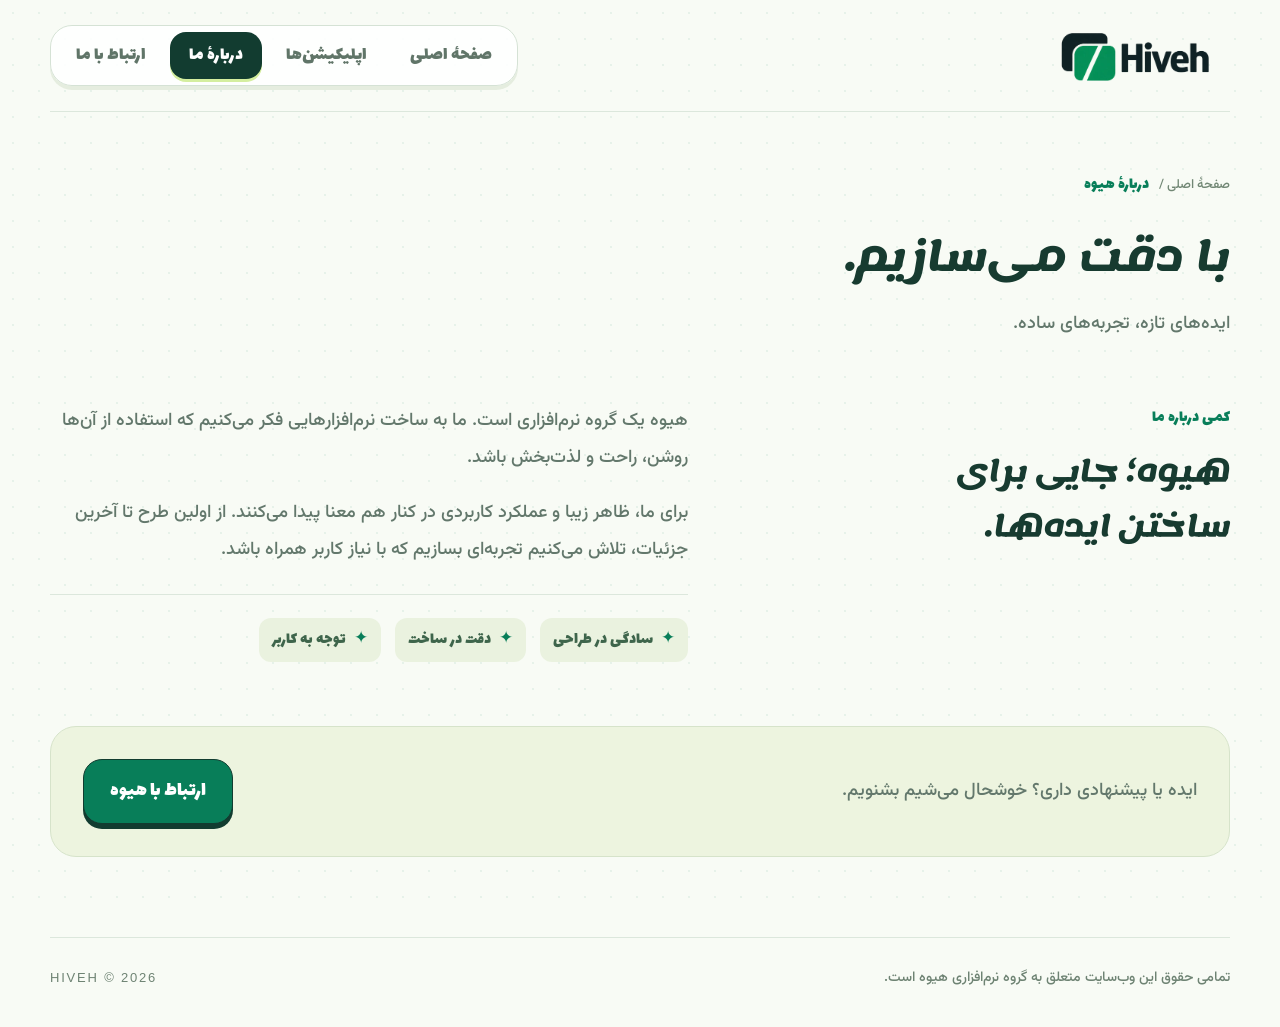
==== about.html @ d57720d8 "Redesign Hiveh with playful Persian typography and refined visuals" ====
<!doctype html><html lang="fa" dir="rtl"><head><meta charset="utf-8"><meta name="viewport" content="width=device-width,initial-scale=1"><meta name="theme-color" content="#087e59"><title>دربارهٔ ما | هیوه</title><meta name="description" content="با گروه نرم‌افزاری هیوه و نگاه ما به طراحی و توسعه آشنا شوید."><meta name="robots" content="index,follow"><link rel="canonical" href="https://hivehgroup.github.io/about.html"><link rel="icon" type="image/png" href="[data-uri]"><link rel="apple-touch-icon" href="[data-uri]"><meta property="og:title" content="دربارهٔ ما | هیوه"><meta property="og:description" content="با گروه نرم‌افزاری هیوه و نگاه ما به طراحی و توسعه آشنا شوید."><meta property="og:url" content="https://hivehgroup.github.io/about.html"><meta property="og:type" content="website"><link rel="stylesheet" href="styles.css?v=fantasy1"></head><body><a class="skip-link" href="#content">رفتن به محتوا</a><div class="wrap"><header><a class="brand" href="/" aria-label="هیوه، صفحه اصلی"><img class="brand-logo" src="[data-uri]" alt="هیوه — Hiveh" width="225" height="75"></a><nav aria-label="فهرست اصلی"><a href="/">صفحهٔ اصلی</a><a href="apps.html">اپلیکیشن‌ها</a><a href="about.html" aria-current="page">دربارهٔ ما</a><a class="nav-contact" href="contact.html">ارتباط با ما <span aria-hidden="true"></span></a></nav></header><main id="content"><div class="page-intro"><a class="back-link" href="/">صفحهٔ اصلی / </a><span class="section-label">دربارهٔ هیوه</span><h1>با دقت می‌سازیم.</h1><p>ایده‌های تازه، تجربه‌های ساده.</p></div><section class="about" id="about"><div><span class="section-label">کمی درباره ما</span><h2>هیوه؛ جایی برای<br>ساختن ایده‌ها.</h2></div><div><p>هیوه یک گروه نرم‌افزاری است. ما به ساخت نرم‌افزارهایی فکر می‌کنیم که استفاده از آن‌ها روشن، راحت و لذت‌بخش باشد.</p><p>برای ما، ظاهر زیبا و عملکرد کاربردی در کنار هم معنا پیدا می‌کنند. از اولین طرح تا آخرین جزئیات، تلاش می‌کنیم تجربه‌ای بسازیم که با نیاز کاربر همراه باشد.</p><div class="principles"><span><i>✦</i> سادگی در طراحی</span><span><i>✦</i> دقت در ساخت</span><span><i>✦</i> توجه به کاربر</span></div></div></section><div class="page-cta"><p>ایده یا پیشنهادی داری؟ خوشحال می‌شیم بشنویم.</p><a class="btn" href="contact.html">ارتباط با هیوه </a></div></main><footer><span>تمامی حقوق این وب‌سایت متعلق به گروه نرم‌افزاری هیوه است.</span><span class="english" lang="en">HIVEH © 2026</span></footer></div><script>if(location.pathname==='/'||location.pathname==='/index.html'){const old={'#apps':'apps.html','#about':'about.html','#contact':'contact.html'};if(old[location.hash])location.replace(old[location.hash]);}</script></body></html>
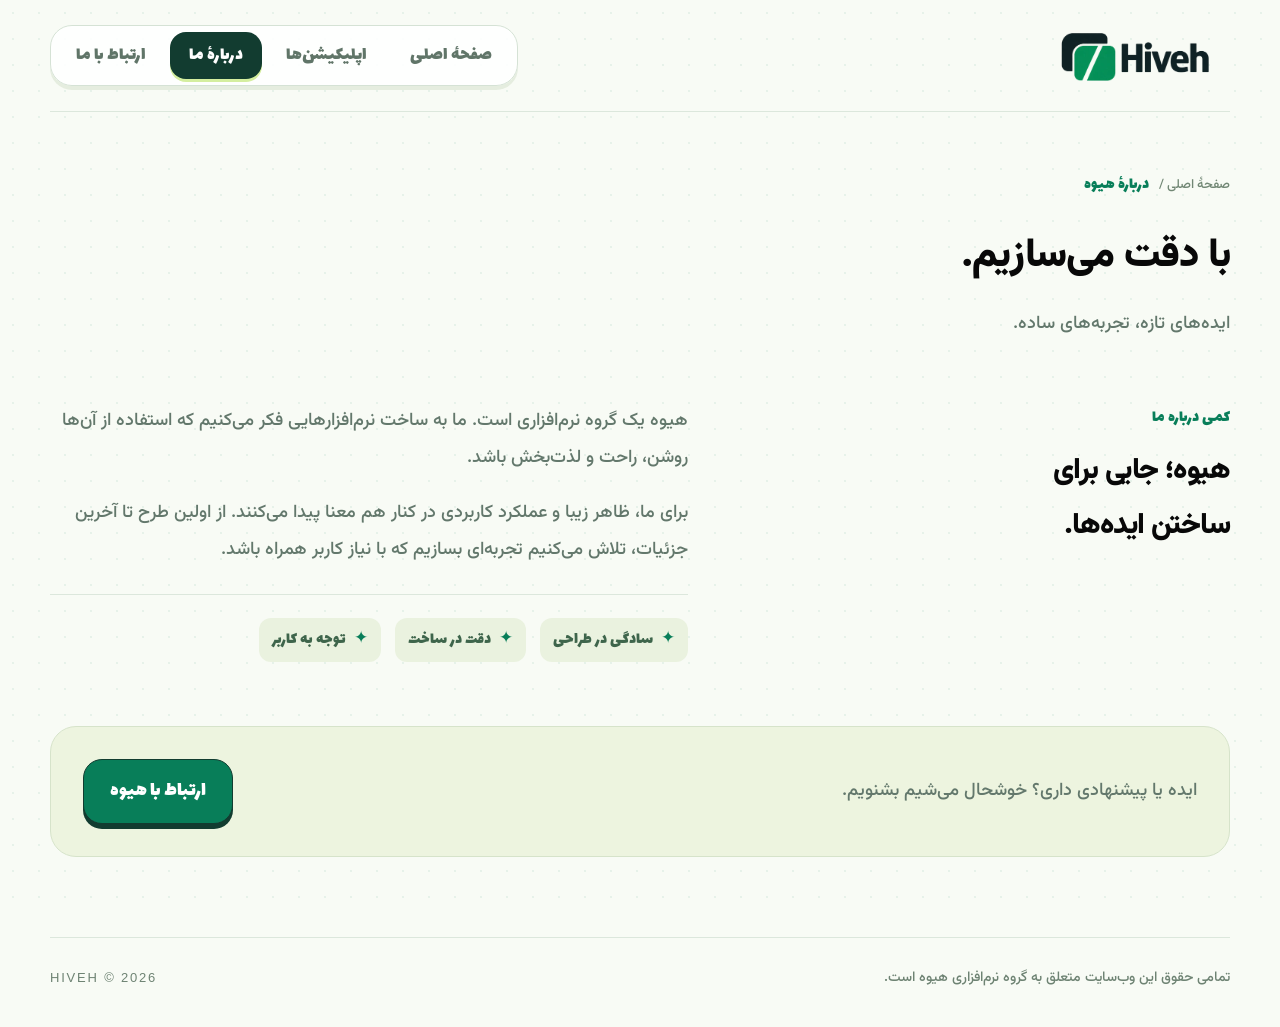
==== commit a85d6cd1: "Refine Persian headings with strong typography and deep black color" ====
--- a/about.html
+++ b/about.html
@@ -1,2 +1,2 @@
-<!doctype html><html lang="fa" dir="rtl"><head><meta charset="utf-8"><meta name="viewport" content="width=device-width,initial-scale=1"><meta name="theme-color" content="#087e59"><title>دربارهٔ ما | هیوه</title><meta name="description" content="با گروه نرم‌افزاری هیوه و نگاه ما به طراحی و توسعه آشنا شوید."><meta name="robots" content="index,follow"><link rel="canonical" href="https://hivehgroup.github.io/about.html"><link rel="icon" type="image/png" href="[data-uri]"><link rel="apple-touch-icon" href="[data-uri]"><meta property="og:title" content="دربارهٔ ما | هیوه"><meta property="og:description" content="با گروه نرم‌افزاری هیوه و نگاه ما به طراحی و توسعه آشنا شوید."><meta property="og:url" content="https://hivehgroup.github.io/about.html"><meta property="og:type" content="website"><link rel="stylesheet" href="styles.css?v=fantasy1"></head><body><a class="skip-link" href="#content">رفتن به محتوا</a><div class="wrap"><header><a class="brand" href="/" aria-label="هیوه، صفحه اصلی"><img class="brand-logo" src="[data-uri]" alt="هیوه — Hiveh" width="225" height="75"></a><nav aria-label="فهرست اصلی"><a href="/">صفحهٔ اصلی</a><a href="apps.html">اپلیکیشن‌ها</a><a href="about.html" aria-current="page">دربارهٔ ما</a><a class="nav-contact" href="contact.html">ارتباط با ما <span aria-hidden="true"></span></a></nav></header><main id="content"><div class="page-intro"><a class="back-link" href="/">صفحهٔ اصلی / </a><span class="section-label">دربارهٔ هیوه</span><h1>با دقت می‌سازیم.</h1><p>ایده‌های تازه، تجربه‌های ساده.</p></div><section class="about" id="about"><div><span class="section-label">کمی درباره ما</span><h2>هیوه؛ جایی برای<br>ساختن ایده‌ها.</h2></div><div><p>هیوه یک گروه نرم‌افزاری است. ما به ساخت نرم‌افزارهایی فکر می‌کنیم که استفاده از آن‌ها روشن، راحت و لذت‌بخش باشد.</p><p>برای ما، ظاهر زیبا و عملکرد کاربردی در کنار هم معنا پیدا می‌کنند. از اولین طرح تا آخرین جزئیات، تلاش می‌کنیم تجربه‌ای بسازیم که با نیاز کاربر همراه باشد.</p><div class="principles"><span><i>✦</i> سادگی در طراحی</span><span><i>✦</i> دقت در ساخت</span><span><i>✦</i> توجه به کاربر</span></div></div></section><div class="page-cta"><p>ایده یا پیشنهادی داری؟ خوشحال می‌شیم بشنویم.</p><a class="btn" href="contact.html">ارتباط با هیوه </a></div></main><footer><span>تمامی حقوق این وب‌سایت متعلق به گروه نرم‌افزاری هیوه است.</span><span class="english" lang="en">HIVEH © 2026</span></footer></div><script>if(location.pathname==='/'||location.pathname==='/index.html'){const old={'#apps':'apps.html','#about':'about.html','#contact':'contact.html'};if(old[location.hash])location.replace(old[location.hash]);}</script></body></html>
+<!doctype html><html lang="fa" dir="rtl"><head><meta charset="utf-8"><meta name="viewport" content="width=device-width,initial-scale=1"><meta name="theme-color" content="#087e59"><title>دربارهٔ ما | هیوه</title><meta name="description" content="با گروه نرم‌افزاری هیوه و نگاه ما به طراحی و توسعه آشنا شوید."><meta name="robots" content="index,follow"><link rel="canonical" href="https://hivehgroup.github.io/about.html"><link rel="icon" type="image/png" href="[data-uri]"><link rel="apple-touch-icon" href="[data-uri]"><meta property="og:title" content="دربارهٔ ما | هیوه"><meta property="og:description" content="با گروه نرم‌افزاری هیوه و نگاه ما به طراحی و توسعه آشنا شوید."><meta property="og:url" content="https://hivehgroup.github.io/about.html"><meta property="og:type" content="website"><link rel="stylesheet" href="styles.css?v=display2"></head><body><a class="skip-link" href="#content">رفتن به محتوا</a><div class="wrap"><header><a class="brand" href="/" aria-label="هیوه، صفحه اصلی"><img class="brand-logo" src="[data-uri]" alt="هیوه — Hiveh" width="225" height="75"></a><nav aria-label="فهرست اصلی"><a href="/">صفحهٔ اصلی</a><a href="apps.html">اپلیکیشن‌ها</a><a href="about.html" aria-current="page">دربارهٔ ما</a><a class="nav-contact" href="contact.html">ارتباط با ما <span aria-hidden="true"></span></a></nav></header><main id="content"><div class="page-intro"><a class="back-link" href="/">صفحهٔ اصلی / </a><span class="section-label">دربارهٔ هیوه</span><h1>با دقت می‌سازیم.</h1><p>ایده‌های تازه، تجربه‌های ساده.</p></div><section class="about" id="about"><div><span class="section-label">کمی درباره ما</span><h2>هیوه؛ جایی برای<br>ساختن ایده‌ها.</h2></div><div><p>هیوه یک گروه نرم‌افزاری است. ما به ساخت نرم‌افزارهایی فکر می‌کنیم که استفاده از آن‌ها روشن، راحت و لذت‌بخش باشد.</p><p>برای ما، ظاهر زیبا و عملکرد کاربردی در کنار هم معنا پیدا می‌کنند. از اولین طرح تا آخرین جزئیات، تلاش می‌کنیم تجربه‌ای بسازیم که با نیاز کاربر همراه باشد.</p><div class="principles"><span><i>✦</i> سادگی در طراحی</span><span><i>✦</i> دقت در ساخت</span><span><i>✦</i> توجه به کاربر</span></div></div></section><div class="page-cta"><p>ایده یا پیشنهادی داری؟ خوشحال می‌شیم بشنویم.</p><a class="btn" href="contact.html">ارتباط با هیوه </a></div></main><footer><span>تمامی حقوق این وب‌سایت متعلق به گروه نرم‌افزاری هیوه است.</span><span class="english" lang="en">HIVEH © 2026</span></footer></div><script>if(location.pathname==='/'||location.pathname==='/index.html'){const old={'#apps':'apps.html','#about':'about.html','#contact':'contact.html'};if(old[location.hash])location.replace(old[location.hash]);}</script></body></html>
 
--- a/styles.css
+++ b/styles.css
@@ -19,8 +19,14 @@
   font-display: swap;
   src: url([data-uri]) format('woff');
 }
-@font-face{font-family:HivehFantasy;font-style:normal;font-weight:700;font-display:swap;src:url([data-uri]) format('woff')}
-:root{--green:#087e59;--dark:#123c30;--ink:#173b30;--muted:#63786c;--line:#dce7dc;--lime:#d4ee9f;--lavender:#e7dffc;--paper:#f8fbf5;--display:HivehFantasy,Lalezar,Vazirmatn,Tahoma,sans-serif;--label:Lalezar,Vazirmatn,Tahoma,sans-serif}
+@font-face {
+  font-family: 'HivehDisplay';
+  font-style: normal;
+  font-weight: 700;
+  font-display: swap;
+  src: url([data-uri]) format('woff');
+}
+:root{--green:#087e59;--dark:#123c30;--ink:#173b30;--muted:#63786c;--line:#dce7dc;--lime:#d4ee9f;--lavender:#e7dffc;--paper:#f8fbf5;--display:HivehDisplay,Vazirmatn,Tahoma,sans-serif;--label:Lalezar,Vazirmatn,Tahoma,sans-serif}
 *{box-sizing:border-box}html{scroll-behavior:smooth;scroll-padding-top:24px}body{margin:0;background:var(--paper);color:var(--ink);font:400 16px/1.9 Vazirmatn,Tahoma,sans-serif;overflow-x:clip}body:before{content:"";position:fixed;z-index:-1;inset:0;background-image:radial-gradient(#087e5912 .8px,transparent .8px);background-size:26px 26px;pointer-events:none}a{color:inherit;text-decoration:none}button{font:inherit}.wrap{width:min(1180px,calc(100% - 64px));margin:auto}.skip-link{position:absolute;top:-120px;right:24px;z-index:20;padding:10px 20px;border-radius:12px;background:var(--dark);color:white}.skip-link:focus{top:12px}a:focus-visible{outline:3px solid #75b575;outline-offset:5px}header{min-height:112px;display:flex;justify-content:space-between;align-items:center;gap:28px;border-bottom:1px solid var(--line)}.brand{display:block;flex-shrink:0}.brand-logo{display:block;width:190px;height:auto}.brand svg{height:auto}header nav{display:flex;gap:5px;padding:6px;border:1px solid #d5e2d5;border-radius:22px;background:#ffffffdf;box-shadow:0 4px 0 #e5eddf}header nav a,header nav .nav-contact{display:inline-flex;justify-content:center;align-items:center;min-height:46px;padding:8px 19px;border:0;border-radius:16px;font:400 19px/1.6 var(--label);color:#607568;white-space:nowrap;transition:background .2s,color .2s,transform .2s}header nav a:hover{background:#edf4e5;color:var(--green);transform:translateY(-2px)}header nav a[aria-current=page]{background:var(--dark);color:#fff;box-shadow:0 3px 0 #d4ee9f}header nav a>span{display:none}main{min-height:62vh}.hero{display:grid;grid-template-columns:1.12fr 1fr;align-items:center;gap:48px;padding:80px 0 86px;min-height:640px}.eyebrow,.section-label,.app-category{font:400 17px/1.6 var(--label);color:var(--green);letter-spacing:0}.eyebrow{display:inline-flex;align-items:center;padding:7px 15px;border:1px solid #d6e7ca;border-radius:100px;background:#eaf3de}.dot{display:none}h1,h2,h3{font-family:var(--display);font-weight:700;letter-spacing:-.8px}h1{font-size:52px;line-height:1.95;margin:23px 0 20px}h1 span{color:var(--green);background:linear-gradient(transparent 77%,var(--lime) 77%,var(--lime) 94%,transparent 94%);box-decoration-break:clone;-webkit-box-decoration-break:clone}h2{font-size:30px;line-height:1.9;margin:10px 0 16px}h3{font-size:23px;line-height:1.9;margin:0 0 12px}.lead,.about p,.app-description,.apps-heading p,.summary-card p,.page-intro p,.page-cta p{font:400 18px/2.05 Vazirmatn,Tahoma,sans-serif;color:var(--muted)}.lead{max-width:510px;margin:0}.actions{display:flex;align-items:center;gap:25px;flex-wrap:wrap;margin-top:28px}.btn,.app-download{display:inline-flex;align-items:center;justify-content:center;gap:0;font:400 21px/1.65 var(--label);padding:14px 26px;border:1px solid var(--dark);border-radius:19px;background:var(--green);color:white;box-shadow:0 5px 0 var(--dark);transition:transform .2s,box-shadow .2s,background .2s}.btn:hover,.app-download:hover{transform:translateY(-3px);box-shadow:0 8px 0 var(--dark);background:#076d4e}.btn:active,.app-download:active{transform:translateY(3px);box-shadow:0 2px 0 var(--dark)}.btn svg,.btn>span,.app-download>span,.detail-link>span,.text-link svg{display:none}.text-link{font:400 18px/1.8 var(--label);padding:7px 0;border-bottom:1px dashed #92aa95;color:var(--green)}.visual{position:relative;display:grid;place-items:center;min-height:415px;direction:ltr;isolation:isolate}.orb{position:absolute;width:370px;height:370px;border-radius:43% 57% 62% 38% / 46% 38% 62% 54%;background:var(--lavender);transform:rotate(-16deg);z-index:-1}.orb:after{content:"";position:absolute;inset:-23px;border:1px dashed #9ab994;border-radius:46% 54% 38% 62% / 41% 58% 42% 59%;transform:rotate(30deg)}.visual:before{content:"✦";position:absolute;top:12px;right:10px;color:var(--green);font:58px/1 Georgia,serif;transform:rotate(12deg)}.visual:after{content:"";position:absolute;width:49px;height:49px;bottom:8px;left:20px;background:var(--lime);border:1px solid #bdd78e;border-radius:50%;box-shadow:6px 5px 0 #e5eddd;z-index:-1}.window{width:370px;max-width:91%;position:relative;background:white;border:1px solid #cbdccc;border-radius:26px;padding:22px;box-shadow:9px 13px 0 #cfe0bb66,0 24px 45px #123c3010;transform:rotate(-5deg);transition:transform .3s}.visual:hover .window{transform:rotate(-2deg) translateY(-4px)}.bar{display:flex;align-items:center;justify-content:space-between;gap:10px;border-bottom:1px solid #e4ece0;padding-bottom:16px;font:11px/1.8 monospace;color:#7f9484}.lights{display:flex;gap:5px}.lights i{width:7px;height:7px;border-radius:50%;background:#dbe8cf}.lights i:first-child{background:#cdbfec}.graphic{height:205px;display:grid;place-items:center;padding:10px 0}.hero-logo{display:block;width:100%;height:auto}.window-bottom{display:flex;align-items:center;gap:10px;padding-top:16px;border-top:1px solid #e4ece0;font:11px/1.8 monospace;color:#7d9281}.line{height:5px;width:85px;border-radius:100px;background:#e4ecd9}.window-bottom>span:first-child{display:none}.float{position:absolute;bottom:9px;right:0;background:var(--dark);color:white;border-radius:14px;padding:12px 17px;font:12px/1.8 monospace;transform:rotate(5deg);box-shadow:0 5px 0 #d4ee9f}.tag{position:absolute;top:6px;left:-8px;direction:rtl;background:#f9e8d6;border:1px solid #e7d3bc;border-radius:14px;padding:11px 15px;font:400 16px/1.7 var(--label);transform:rotate(4deg);z-index:2}.english{font-family:Arial,sans-serif;letter-spacing:1.8px}
 .page-intro{padding:58px 0 28px;max-width:900px}.page-intro h1{font-size:40px;line-height:1.9;margin:18px 0 12px}.page-intro p{margin:0}.back-link{font-size:13px;color:#718774;margin-left:7px}.section-label{display:inline-block}.summary-grid{display:grid;grid-template-columns:1fr 1fr;gap:25px;margin:15px 0 80px}.summary-card{background:#fff;border:1px solid #d5e2cf;border-radius:28px;padding:32px;box-shadow:0 6px 0 #e3ecd9;transition:transform .25s,box-shadow .25s}.summary-card:hover{transform:translateY(-5px);box-shadow:0 11px 0 #e3ecd9}.summary-card:nth-child(2){background:#f3f0fc;border-color:#ded5ec;box-shadow:0 6px 0 #e6dff2}.app-identity{display:flex;align-items:center;gap:20px}.app-icon{display:block;width:88px;height:88px;object-fit:contain;border-radius:24px;background:white;border:1px solid #e4e9de;box-shadow:0 4px 0 #eaf0e4;flex-shrink:0}.summary-card h3,.app-info h3{font:700 25px/1.9 var(--display);margin:4px 0 0}.summary-card p{margin:25px 0 23px}.summary-bottom{display:flex;align-items:center;justify-content:space-between;gap:16px;border-top:1px solid #dae5d6;padding-top:20px}.detail-link{font:400 21px/1.8 var(--label);color:var(--green);border-bottom:1px dashed transparent}.detail-link:hover{border-color:var(--green)}.mini-status{display:inline-flex;align-items:center;padding:5px 14px;border:1px solid #c8dcbb;border-radius:100px;background:#eaf2df;color:#3d684b;font-size:13px}.app-card{display:grid;grid-template-columns:1fr 1.1fr;align-items:center;gap:42px;padding:38px;margin:14px 0 28px;border:1px solid #d5e2cf;border-radius:30px;background:#fff;box-shadow:0 7px 0 #e3ecd9}.daroo-card{background:#f2f0fa;border-color:#ddd5ea;box-shadow:0 7px 0 #e6dff2}.app-english{display:block;margin-top:6px;font:12px/1.6 Arial,sans-serif;letter-spacing:1.2px;color:var(--muted)}.app-description{margin:25px 0 18px}.app-features{padding:0;list-style:none;margin:0 0 27px;font-size:15px;line-height:2.3}.app-features li{padding-right:20px;position:relative}.app-features li:before{content:"";position:absolute;right:0;top:14px;width:7px;height:7px;background:var(--green);border-radius:2px;transform:rotate(45deg)}.app-platform{font-size:13px;color:var(--muted);display:inline-block;margin-right:14px}.app-coming{display:inline-block;padding:12px 21px;border:1px dashed #b7cba8;border-radius:18px;background:#edf3e4;font:400 21px/1.8 var(--label);color:#45664d}.app-gallery{display:flex;align-items:center;justify-content:center;gap:12px;direction:rtl;padding:12px 0}.app-gallery>a,.app-screen{display:block;flex:1;min-width:0;max-width:150px;overflow:hidden;border:1px solid #d6dfd3;border-radius:18px;background:white;box-shadow:0 10px 22px #173b3010;transition:transform .25s}.app-gallery>a:hover{transform:translateY(-6px)}.app-gallery img{display:block;width:100%;height:auto}.back-apps{display:inline-block;font:400 19px/1.8 var(--label);color:var(--green);margin:18px 0 65px}.about{display:grid;grid-template-columns:1fr 1.35fr;gap:70px;padding:32px 0 64px}.about h2{font-size:29px}.about p{margin:0 0 18px}.principles{display:flex;gap:14px;flex-wrap:wrap;border-top:1px solid var(--line);padding-top:23px;margin-top:25px}.principles span{font:400 17px/1.8 var(--label);color:#3e654b;background:#eaf2df;padding:7px 13px;border-radius:12px}.principles i{font-style:normal;color:var(--green);margin-left:5px}.page-cta{display:flex;align-items:center;justify-content:space-between;gap:30px;padding:32px;border-radius:26px;border:1px solid #d6e3ca;background:#edf4df;margin-bottom:80px}.page-cta p{margin:0;max-width:650px}.contact{display:flex;align-items:center;justify-content:space-between;gap:30px;background:var(--dark);color:white;border-radius:28px;padding:46px 38px;margin:22px 0 90px;box-shadow:0 8px 0 var(--lime)}.contact h2{font-size:25px;margin:0 0 14px}.contact p{font:400 17px/1.9 Vazirmatn,Tahoma,sans-serif;color:#d0e5d5;margin:0}.contact-links{display:flex;flex-wrap:wrap;gap:12px}.contact-links a{display:inline-flex;align-items:center;justify-content:center;gap:10px;border:1px solid #748f78;border-radius:16px;padding:12px 21px;font:400 21px/1.7 var(--label);background:#ffffff08;transition:background .2s,transform .2s}.contact-links a:hover{background:var(--lime);color:var(--dark);transform:translateY(-3px)}.contact-links svg{display:none}footer{display:flex;align-items:center;justify-content:space-between;gap:25px;padding:27px 0 35px;border-top:1px solid var(--line);color:#6e8373;font-size:13px}footer>span:first-child{font:400 14px/1.9 Vazirmatn,Tahoma,sans-serif}
 body .services{padding:20px 0 76px;scroll-margin-top:24px}body .services-header{max-width:770px;margin-bottom:30px}body .services-header h2{font:700 30px/1.9 var(--display);margin:12px 0}body .services-header p,body .service-card p,body .collaborate p{font:400 18px/2 Vazirmatn,Tahoma,sans-serif;color:var(--muted);margin:0}.services-grid{display:grid;grid-template-columns:repeat(3,minmax(0,1fr));gap:22px}body .service-card{position:relative;padding:30px;border:1px solid #d5e2cf;border-radius:27px;background:#fff;box-shadow:0 6px 0 #e3ecd9;transition:transform .25s}body .service-card:nth-child(2){background:#f0ebfc;border-color:#dfd5ee;box-shadow:0 6px 0 #e3d9f1}body .service-card:nth-child(3){background:#f4f8e9}body .service-card:hover{transform:translateY(-5px)}body .service-icon{display:grid;place-items:center;width:58px;height:58px;margin-bottom:23px;border-radius:18px;transform:rotate(-5deg);background:#e5f0d7;color:var(--green);border:1px solid #d4e4c3}body .service-card:nth-child(2) .service-icon{background:white;border-color:#ded3ec;transform:rotate(5deg)}.service-icon svg{display:block;width:29px;height:29px;fill:none;stroke:currentColor;stroke-width:1.7;stroke-linecap:round;stroke-linejoin:round}body .service-card h3{font:700 22px/1.9 var(--displa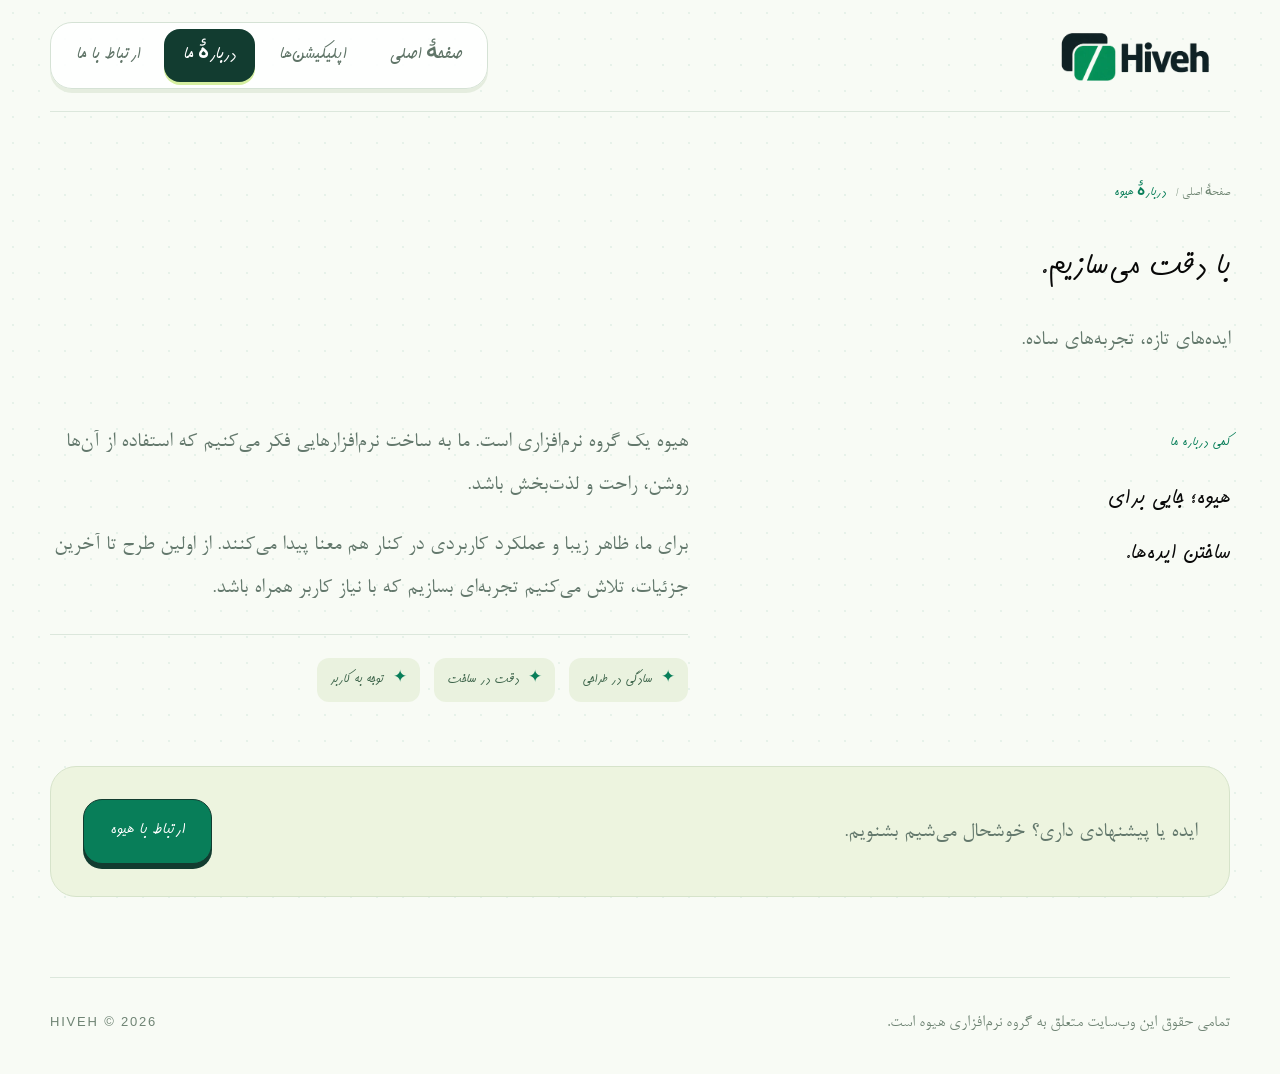
==== commit 9c1c9867: "Use B Kamran for headings and B Nazanin for Persian reading text" ====
--- a/about.html
+++ b/about.html
@@ -1,2 +1,2 @@
-<!doctype html><html lang="fa" dir="rtl"><head><meta charset="utf-8"><meta name="viewport" content="width=device-width,initial-scale=1"><meta name="theme-color" content="#087e59"><title>دربارهٔ ما | هیوه</title><meta name="description" content="با گروه نرم‌افزاری هیوه و نگاه ما به طراحی و توسعه آشنا شوید."><meta name="robots" content="index,follow"><link rel="canonical" href="https://hivehgroup.github.io/about.html"><link rel="icon" type="image/png" href="[data-uri]"><link rel="apple-touch-icon" href="[data-uri]"><meta property="og:title" content="دربارهٔ ما | هیوه"><meta property="og:description" content="با گروه نرم‌افزاری هیوه و نگاه ما به طراحی و توسعه آشنا شوید."><meta property="og:url" content="https://hivehgroup.github.io/about.html"><meta property="og:type" content="website"><link rel="stylesheet" href="styles.css?v=display2"></head><body><a class="skip-link" href="#content">رفتن به محتوا</a><div class="wrap"><header><a class="brand" href="/" aria-label="هیوه، صفحه اصلی"><img class="brand-logo" src="[data-uri]" alt="هیوه — Hiveh" width="225" height="75"></a><nav aria-label="فهرست اصلی"><a href="/">صفحهٔ اصلی</a><a href="apps.html">اپلیکیشن‌ها</a><a href="about.html" aria-current="page">دربارهٔ ما</a><a class="nav-contact" href="contact.html">ارتباط با ما <span aria-hidden="true"></span></a></nav></header><main id="content"><div class="page-intro"><a class="back-link" href="/">صفحهٔ اصلی / </a><span class="section-label">دربارهٔ هیوه</span><h1>با دقت می‌سازیم.</h1><p>ایده‌های تازه، تجربه‌های ساده.</p></div><section class="about" id="about"><div><span class="section-label">کمی درباره ما</span><h2>هیوه؛ جایی برای<br>ساختن ایده‌ها.</h2></div><div><p>هیوه یک گروه نرم‌افزاری است. ما به ساخت نرم‌افزارهایی فکر می‌کنیم که استفاده از آن‌ها روشن، راحت و لذت‌بخش باشد.</p><p>برای ما، ظاهر زیبا و عملکرد کاربردی در کنار هم معنا پیدا می‌کنند. از اولین طرح تا آخرین جزئیات، تلاش می‌کنیم تجربه‌ای بسازیم که با نیاز کاربر همراه باشد.</p><div class="principles"><span><i>✦</i> سادگی در طراحی</span><span><i>✦</i> دقت در ساخت</span><span><i>✦</i> توجه به کاربر</span></div></div></section><div class="page-cta"><p>ایده یا پیشنهادی داری؟ خوشحال می‌شیم بشنویم.</p><a class="btn" href="contact.html">ارتباط با هیوه </a></div></main><footer><span>تمامی حقوق این وب‌سایت متعلق به گروه نرم‌افزاری هیوه است.</span><span class="english" lang="en">HIVEH © 2026</span></footer></div><script>if(location.pathname==='/'||location.pathname==='/index.html'){const old={'#apps':'apps.html','#about':'about.html','#contact':'contact.html'};if(old[location.hash])location.replace(old[location.hash]);}</script></body></html>
+<!doctype html><html lang="fa" dir="rtl"><head><meta charset="utf-8"><meta name="viewport" content="width=device-width,initial-scale=1"><meta name="theme-color" content="#087e59"><title>دربارهٔ ما | هیوه</title><meta name="description" content="با گروه نرم‌افزاری هیوه و نگاه ما به طراحی و توسعه آشنا شوید."><meta name="robots" content="index,follow"><link rel="canonical" href="https://hivehgroup.github.io/about.html"><link rel="icon" type="image/png" href="[data-uri]"><link rel="apple-touch-icon" href="[data-uri]"><meta property="og:title" content="دربارهٔ ما | هیوه"><meta property="og:description" content="با گروه نرم‌افزاری هیوه و نگاه ما به طراحی و توسعه آشنا شوید."><meta property="og:url" content="https://hivehgroup.github.io/about.html"><meta property="og:type" content="website"><link rel="stylesheet" href="styles.css?v=kamran3"></head><body><a class="skip-link" href="#content">رفتن به محتوا</a><div class="wrap"><header><a class="brand" href="/" aria-label="هیوه، صفحه اصلی"><img class="brand-logo" src="[data-uri]" alt="هیوه — Hiveh" width="225" height="75"></a><nav aria-label="فهرست اصلی"><a href="/">صفحهٔ اصلی</a><a href="apps.html">اپلیکیشن‌ها</a><a href="about.html" aria-current="page">دربارهٔ ما</a><a class="nav-contact" href="contact.html">ارتباط با ما <span aria-hidden="true"></span></a></nav></header><main id="content"><div class="page-intro"><a class="back-link" href="/">صفحهٔ اصلی / </a><span class="section-label">دربارهٔ هیوه</span><h1>با دقت می‌سازیم.</h1><p>ایده‌های تازه، تجربه‌های ساده.</p></div><section class="about" id="about"><div><span class="section-label">کمی درباره ما</span><h2>هیوه؛ جایی برای<br>ساختن ایده‌ها.</h2></div><div><p>هیوه یک گروه نرم‌افزاری است. ما به ساخت نرم‌افزارهایی فکر می‌کنیم که استفاده از آن‌ها روشن، راحت و لذت‌بخش باشد.</p><p>برای ما، ظاهر زیبا و عملکرد کاربردی در کنار هم معنا پیدا می‌کنند. از اولین طرح تا آخرین جزئیات، تلاش می‌کنیم تجربه‌ای بسازیم که با نیاز کاربر همراه باشد.</p><div class="principles"><span><i>✦</i> سادگی در طراحی</span><span><i>✦</i> دقت در ساخت</span><span><i>✦</i> توجه به کاربر</span></div></div></section><div class="page-cta"><p>ایده یا پیشنهادی داری؟ خوشحال می‌شیم بشنویم.</p><a class="btn" href="contact.html">ارتباط با هیوه </a></div></main><footer><span>تمامی حقوق این وب‌سایت متعلق به گروه نرم‌افزاری هیوه است.</span><span class="english" lang="en">HIVEH © 2026</span></footer></div><script>if(location.pathname==='/'||location.pathname==='/index.html'){const old={'#apps':'apps.html','#about':'about.html','#contact':'contact.html'};if(old[location.hash])location.replace(old[location.hash]);}</script></body></html>
 
--- a/styles.css
+++ b/styles.css
@@ -37,3 +37,17 @@
 
 /* Strong Persian display typography */
 h1,h2,h3{color:#080808;letter-spacing:-.6px}h1 span{color:#080808}.contact h2,body .collaborate h2{color:#fff}
+
+@font-face{font-family:HivehKamran;font-style:normal;font-weight:700;font-display:swap;src:url([data-uri]) format('woff')}
+@font-face{font-family:HivehNazanin;font-style:normal;font-weight:400;font-display:swap;src:url([data-uri]) format('woff')}
+/* Persian Kamran headings and Nazanin reading text */
+:root{--display:HivehKamran,Vazirmatn,Tahoma,sans-serif;--label:HivehKamran,Vazirmatn,Tahoma,sans-serif}
+body{font-family:HivehNazanin,Vazirmatn,Tahoma,sans-serif;font-size:22px}
+h1,h2,h3{letter-spacing:0}h1{font-size:64px;line-height:1.65}
+.lead,.about p,.app-description,.apps-heading p,.summary-card p,.page-intro p,.page-cta p,body .services-header p,body .service-card p,body .collaborate p,.contact p{font-family:HivehNazanin,Vazirmatn,Tahoma,sans-serif;font-size:23px;line-height:1.85}
+header nav a,header nav .nav-contact{font-family:HivehKamran,Vazirmatn,Tahoma,sans-serif;font-weight:700;font-size:23px}
+.btn,.app-download,.text-link,.detail-link,.eyebrow,.section-label,.app-category,.contact-links a{font-family:HivehKamran,Vazirmatn,Tahoma,sans-serif;font-weight:700}
+.app-features{font-size:21px}.mini-status{font-size:18px}footer>span:first-child{font-family:HivehNazanin,Vazirmatn,Tahoma,sans-serif;font-size:18px}
+@media(max-width:1000px){h1{font-size:55px}}
+@media(max-width:740px){h1{font-size:47px}header nav a,header nav .nav-contact{font-size:20px}.lead,.about p,.app-description,.summary-card p,.page-intro p,.page-cta p,body .services-header p,body .service-card p,body .collaborate p,.contact p{font-size:22px}.app-features{font-size:20px}.mini-status{font-size:17px}footer>span:first-child{font-size:16px}}
+@media(max-width:360px){h1{font-size:42px}header nav a,header nav .nav-contact{font-size:18px}}
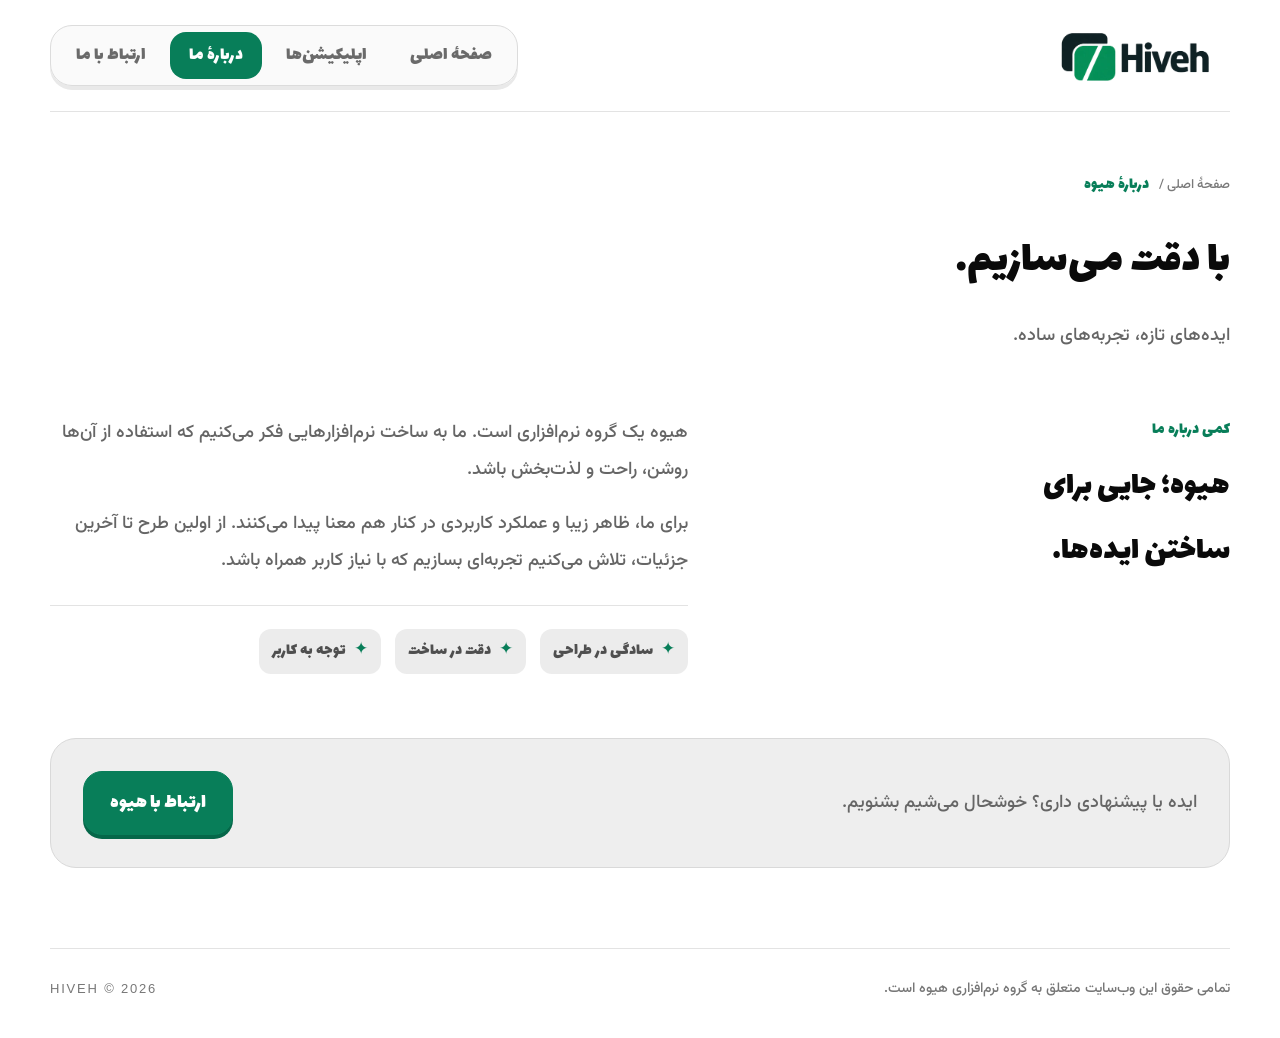
==== commit e0f6bac7: "Simplify Hiveh palette and add bold playful Lalezar headings" ====
--- a/about.html
+++ b/about.html
@@ -1,2 +1,2 @@
-<!doctype html><html lang="fa" dir="rtl"><head><meta charset="utf-8"><meta name="viewport" content="width=device-width,initial-scale=1"><meta name="theme-color" content="#087e59"><title>دربارهٔ ما | هیوه</title><meta name="description" content="با گروه نرم‌افزاری هیوه و نگاه ما به طراحی و توسعه آشنا شوید."><meta name="robots" content="index,follow"><link rel="canonical" href="https://hivehgroup.github.io/about.html"><link rel="icon" type="image/png" href="[data-uri]"><link rel="apple-touch-icon" href="[data-uri]"><meta property="og:title" content="دربارهٔ ما | هیوه"><meta property="og:description" content="با گروه نرم‌افزاری هیوه و نگاه ما به طراحی و توسعه آشنا شوید."><meta property="og:url" content="https://hivehgroup.github.io/about.html"><meta property="og:type" content="website"><link rel="stylesheet" href="styles.css?v=kamran3"></head><body><a class="skip-link" href="#content">رفتن به محتوا</a><div class="wrap"><header><a class="brand" href="/" aria-label="هیوه، صفحه اصلی"><img class="brand-logo" src="[data-uri]" alt="هیوه — Hiveh" width="225" height="75"></a><nav aria-label="فهرست اصلی"><a href="/">صفحهٔ اصلی</a><a href="apps.html">اپلیکیشن‌ها</a><a href="about.html" aria-current="page">دربارهٔ ما</a><a class="nav-contact" href="contact.html">ارتباط با ما <span aria-hidden="true"></span></a></nav></header><main id="content"><div class="page-intro"><a class="back-link" href="/">صفحهٔ اصلی / </a><span class="section-label">دربارهٔ هیوه</span><h1>با دقت می‌سازیم.</h1><p>ایده‌های تازه، تجربه‌های ساده.</p></div><section class="about" id="about"><div><span class="section-label">کمی درباره ما</span><h2>هیوه؛ جایی برای<br>ساختن ایده‌ها.</h2></div><div><p>هیوه یک گروه نرم‌افزاری است. ما به ساخت نرم‌افزارهایی فکر می‌کنیم که استفاده از آن‌ها روشن، راحت و لذت‌بخش باشد.</p><p>برای ما، ظاهر زیبا و عملکرد کاربردی در کنار هم معنا پیدا می‌کنند. از اولین طرح تا آخرین جزئیات، تلاش می‌کنیم تجربه‌ای بسازیم که با نیاز کاربر همراه باشد.</p><div class="principles"><span><i>✦</i> سادگی در طراحی</span><span><i>✦</i> دقت در ساخت</span><span><i>✦</i> توجه به کاربر</span></div></div></section><div class="page-cta"><p>ایده یا پیشنهادی داری؟ خوشحال می‌شیم بشنویم.</p><a class="btn" href="contact.html">ارتباط با هیوه </a></div></main><footer><span>تمامی حقوق این وب‌سایت متعلق به گروه نرم‌افزاری هیوه است.</span><span class="english" lang="en">HIVEH © 2026</span></footer></div><script>if(location.pathname==='/'||location.pathname==='/index.html'){const old={'#apps':'apps.html','#about':'about.html','#contact':'contact.html'};if(old[location.hash])location.replace(old[location.hash]);}</script></body></html>
+<!doctype html><html lang="fa" dir="rtl"><head><meta charset="utf-8"><meta name="viewport" content="width=device-width,initial-scale=1"><meta name="theme-color" content="#087e59"><title>دربارهٔ ما | هیوه</title><meta name="description" content="با گروه نرم‌افزاری هیوه و نگاه ما به طراحی و توسعه آشنا شوید."><meta name="robots" content="index,follow"><link rel="canonical" href="https://hivehgroup.github.io/about.html"><link rel="icon" type="image/png" href="[data-uri]"><link rel="apple-touch-icon" href="[data-uri]"><meta property="og:title" content="دربارهٔ ما | هیوه"><meta property="og:description" content="با گروه نرم‌افزاری هیوه و نگاه ما به طراحی و توسعه آشنا شوید."><meta property="og:url" content="https://hivehgroup.github.io/about.html"><meta property="og:type" content="website"><link rel="stylesheet" href="styles.css?v=clean4"></head><body><a class="skip-link" href="#content">رفتن به محتوا</a><div class="wrap"><header><a class="brand" href="/" aria-label="هیوه، صفحه اصلی"><img class="brand-logo" src="[data-uri]" alt="هیوه — Hiveh" width="225" height="75"></a><nav aria-label="فهرست اصلی"><a href="/">صفحهٔ اصلی</a><a href="apps.html">اپلیکیشن‌ها</a><a href="about.html" aria-current="page">دربارهٔ ما</a><a class="nav-contact" href="contact.html">ارتباط با ما <span aria-hidden="true"></span></a></nav></header><main id="content"><div class="page-intro"><a class="back-link" href="/">صفحهٔ اصلی / </a><span class="section-label">دربارهٔ هیوه</span><h1>با دقت می‌سازیم.</h1><p>ایده‌های تازه، تجربه‌های ساده.</p></div><section class="about" id="about"><div><span class="section-label">کمی درباره ما</span><h2>هیوه؛ جایی برای<br>ساختن ایده‌ها.</h2></div><div><p>هیوه یک گروه نرم‌افزاری است. ما به ساخت نرم‌افزارهایی فکر می‌کنیم که استفاده از آن‌ها روشن، راحت و لذت‌بخش باشد.</p><p>برای ما، ظاهر زیبا و عملکرد کاربردی در کنار هم معنا پیدا می‌کنند. از اولین طرح تا آخرین جزئیات، تلاش می‌کنیم تجربه‌ای بسازیم که با نیاز کاربر همراه باشد.</p><div class="principles"><span><i>✦</i> سادگی در طراحی</span><span><i>✦</i> دقت در ساخت</span><span><i>✦</i> توجه به کاربر</span></div></div></section><div class="page-cta"><p>ایده یا پیشنهادی داری؟ خوشحال می‌شیم بشنویم.</p><a class="btn" href="contact.html">ارتباط با هیوه </a></div></main><footer><span>تمامی حقوق این وب‌سایت متعلق به گروه نرم‌افزاری هیوه است.</span><span class="english" lang="en">HIVEH © 2026</span></footer></div><script>if(location.pathname==='/'||location.pathname==='/index.html'){const old={'#apps':'apps.html','#about':'about.html','#contact':'contact.html'};if(old[location.hash])location.replace(old[location.hash]);}</script></body></html>
 
--- a/styles.css
+++ b/styles.css
@@ -19,35 +19,17 @@
   font-display: swap;
   src: url([data-uri]) format('woff');
 }
-@font-face {
-  font-family: 'HivehDisplay';
-  font-style: normal;
-  font-weight: 700;
-  font-display: swap;
-  src: url([data-uri]) format('woff');
-}
-:root{--green:#087e59;--dark:#123c30;--ink:#173b30;--muted:#63786c;--line:#dce7dc;--lime:#d4ee9f;--lavender:#e7dffc;--paper:#f8fbf5;--display:HivehDisplay,Vazirmatn,Tahoma,sans-serif;--label:Lalezar,Vazirmatn,Tahoma,sans-serif}
-*{box-sizing:border-box}html{scroll-behavior:smooth;scroll-padding-top:24px}body{margin:0;background:var(--paper);color:var(--ink);font:400 16px/1.9 Vazirmatn,Tahoma,sans-serif;overflow-x:clip}body:before{content:"";position:fixed;z-index:-1;inset:0;background-image:radial-gradient(#087e5912 .8px,transparent .8px);background-size:26px 26px;pointer-events:none}a{color:inherit;text-decoration:none}button{font:inherit}.wrap{width:min(1180px,calc(100% - 64px));margin:auto}.skip-link{position:absolute;top:-120px;right:24px;z-index:20;padding:10px 20px;border-radius:12px;background:var(--dark);color:white}.skip-link:focus{top:12px}a:focus-visible{outline:3px solid #75b575;outline-offset:5px}header{min-height:112px;display:flex;justify-content:space-between;align-items:center;gap:28px;border-bottom:1px solid var(--line)}.brand{display:block;flex-shrink:0}.brand-logo{display:block;width:190px;height:auto}.brand svg{height:auto}header nav{display:flex;gap:5px;padding:6px;border:1px solid #d5e2d5;border-radius:22px;background:#ffffffdf;box-shadow:0 4px 0 #e5eddf}header nav a,header nav .nav-contact{display:inline-flex;justify-content:center;align-items:center;min-height:46px;padding:8px 19px;border:0;border-radius:16px;font:400 19px/1.6 var(--label);color:#607568;white-space:nowrap;transition:background .2s,color .2s,transform .2s}header nav a:hover{background:#edf4e5;color:var(--green);transform:translateY(-2px)}header nav a[aria-current=page]{background:var(--dark);color:#fff;box-shadow:0 3px 0 #d4ee9f}header nav a>span{display:none}main{min-height:62vh}.hero{display:grid;grid-template-columns:1.12fr 1fr;align-items:center;gap:48px;padding:80px 0 86px;min-height:640px}.eyebrow,.section-label,.app-category{font:400 17px/1.6 var(--label);color:var(--green);letter-spacing:0}.eyebrow{display:inline-flex;align-items:center;padding:7px 15px;border:1px solid #d6e7ca;border-radius:100px;background:#eaf3de}.dot{display:none}h1,h2,h3{font-family:var(--display);font-weight:700;letter-spacing:-.8px}h1{font-size:52px;line-height:1.95;margin:23px 0 20px}h1 span{color:var(--green);background:linear-gradient(transparent 77%,var(--lime) 77%,var(--lime) 94%,transparent 94%);box-decoration-break:clone;-webkit-box-decoration-break:clone}h2{font-size:30px;line-height:1.9;margin:10px 0 16px}h3{font-size:23px;line-height:1.9;margin:0 0 12px}.lead,.about p,.app-description,.apps-heading p,.summary-card p,.page-intro p,.page-cta p{font:400 18px/2.05 Vazirmatn,Tahoma,sans-serif;color:var(--muted)}.lead{max-width:510px;margin:0}.actions{display:flex;align-items:center;gap:25px;flex-wrap:wrap;margin-top:28px}.btn,.app-download{display:inline-flex;align-items:center;justify-content:center;gap:0;font:400 21px/1.65 var(--label);padding:14px 26px;border:1px solid var(--dark);border-radius:19px;background:var(--green);color:white;box-shadow:0 5px 0 var(--dark);transition:transform .2s,box-shadow .2s,background .2s}.btn:hover,.app-download:hover{transform:translateY(-3px);box-shadow:0 8px 0 var(--dark);background:#076d4e}.btn:active,.app-download:active{transform:translateY(3px);box-shadow:0 2px 0 var(--dark)}.btn svg,.btn>span,.app-download>span,.detail-link>span,.text-link svg{display:none}.text-link{font:400 18px/1.8 var(--label);padding:7px 0;border-bottom:1px dashed #92aa95;color:var(--green)}.visual{position:relative;display:grid;place-items:center;min-height:415px;direction:ltr;isolation:isolate}.orb{position:absolute;width:370px;height:370px;border-radius:43% 57% 62% 38% / 46% 38% 62% 54%;background:var(--lavender);transform:rotate(-16deg);z-index:-1}.orb:after{content:"";position:absolute;inset:-23px;border:1px dashed #9ab994;border-radius:46% 54% 38% 62% / 41% 58% 42% 59%;transform:rotate(30deg)}.visual:before{content:"✦";position:absolute;top:12px;right:10px;color:var(--green);font:58px/1 Georgia,serif;transform:rotate(12deg)}.visual:after{content:"";position:absolute;width:49px;height:49px;bottom:8px;left:20px;background:var(--lime);border:1px solid #bdd78e;border-radius:50%;box-shadow:6px 5px 0 #e5eddd;z-index:-1}.window{width:370px;max-width:91%;position:relative;background:white;border:1px solid #cbdccc;border-radius:26px;padding:22px;box-shadow:9px 13px 0 #cfe0bb66,0 24px 45px #123c3010;transform:rotate(-5deg);transition:transform .3s}.visual:hover .window{transform:rotate(-2deg) translateY(-4px)}.bar{display:flex;align-items:center;justify-content:space-between;gap:10px;border-bottom:1px solid #e4ece0;padding-bottom:16px;font:11px/1.8 monospace;color:#7f9484}.lights{display:flex;gap:5px}.lights i{width:7px;height:7px;border-radius:50%;background:#dbe8cf}.lights i:first-child{background:#cdbfec}.graphic{height:205px;display:grid;place-items:center;padding:10px 0}.hero-logo{display:block;width:100%;height:auto}.window-bottom{display:flex;align-items:center;gap:10px;padding-top:16px;border-top:1px solid #e4ece0;font:11px/1.8 monospace;color:#7d9281}.line{height:5px;width:85px;border-radius:100px;background:#e4ecd9}.window-bottom>span:first-child{display:none}.float{position:absolute;bottom:9px;right:0;background:var(--dark);color:white;border-radius:14px;padding:12px 17px;font:12px/1.8 monospace;transform:rotate(5deg);box-shadow:0 5px 0 #d4ee9f}.tag{position:absolute;top:6px;left:-8px;direction:rtl;background:#f9e8d6;border:1px solid #e7d3bc;border-radius:14px;padding:11px 15px;font:400 16px/1.7 var(--label);transform:rotate(4deg);z-index:2}.english{font-family:Arial,sans-serif;letter-spacing:1.8px}
-.page-intro{padding:58px 0 28px;max-width:900px}.page-intro h1{font-size:40px;line-height:1.9;margin:18px 0 12px}.page-intro p{margin:0}.back-link{font-size:13px;color:#718774;margin-left:7px}.section-label{display:inline-block}.summary-grid{display:grid;grid-template-columns:1fr 1fr;gap:25px;margin:15px 0 80px}.summary-card{background:#fff;border:1px solid #d5e2cf;border-radius:28px;padding:32px;box-shadow:0 6px 0 #e3ecd9;transition:transform .25s,box-shadow .25s}.summary-card:hover{transform:translateY(-5px);box-shadow:0 11px 0 #e3ecd9}.summary-card:nth-child(2){background:#f3f0fc;border-color:#ded5ec;box-shadow:0 6px 0 #e6dff2}.app-identity{display:flex;align-items:center;gap:20px}.app-icon{display:block;width:88px;height:88px;object-fit:contain;border-radius:24px;background:white;border:1px solid #e4e9de;box-shadow:0 4px 0 #eaf0e4;flex-shrink:0}.summary-card h3,.app-info h3{font:700 25px/1.9 var(--display);margin:4px 0 0}.summary-card p{margin:25px 0 23px}.summary-bottom{display:flex;align-items:center;justify-content:space-between;gap:16px;border-top:1px solid #dae5d6;padding-top:20px}.detail-link{font:400 21px/1.8 var(--label);color:var(--green);border-bottom:1px dashed transparent}.detail-link:hover{border-color:var(--green)}.mini-status{display:inline-flex;align-items:center;padding:5px 14px;border:1px solid #c8dcbb;border-radius:100px;background:#eaf2df;color:#3d684b;font-size:13px}.app-card{display:grid;grid-template-columns:1fr 1.1fr;align-items:center;gap:42px;padding:38px;margin:14px 0 28px;border:1px solid #d5e2cf;border-radius:30px;background:#fff;box-shadow:0 7px 0 #e3ecd9}.daroo-card{background:#f2f0fa;border-color:#ddd5ea;box-shadow:0 7px 0 #e6dff2}.app-english{display:block;margin-top:6px;font:12px/1.6 Arial,sans-serif;letter-spacing:1.2px;color:var(--muted)}.app-description{margin:25px 0 18px}.app-features{padding:0;list-style:none;margin:0 0 27px;font-size:15px;line-height:2.3}.app-features li{padding-right:20px;position:relative}.app-features li:before{content:"";position:absolute;right:0;top:14px;width:7px;height:7px;background:var(--green);border-radius:2px;transform:rotate(45deg)}.app-platform{font-size:13px;color:var(--muted);display:inline-block;margin-right:14px}.app-coming{display:inline-block;padding:12px 21px;border:1px dashed #b7cba8;border-radius:18px;background:#edf3e4;font:400 21px/1.8 var(--label);color:#45664d}.app-gallery{display:flex;align-items:center;justify-content:center;gap:12px;direction:rtl;padding:12px 0}.app-gallery>a,.app-screen{display:block;flex:1;min-width:0;max-width:150px;overflow:hidden;border:1px solid #d6dfd3;border-radius:18px;background:white;box-shadow:0 10px 22px #173b3010;transition:transform .25s}.app-gallery>a:hover{transform:translateY(-6px)}.app-gallery img{display:block;width:100%;height:auto}.back-apps{display:inline-block;font:400 19px/1.8 var(--label);color:var(--green);margin:18px 0 65px}.about{display:grid;grid-template-columns:1fr 1.35fr;gap:70px;padding:32px 0 64px}.about h2{font-size:29px}.about p{margin:0 0 18px}.principles{display:flex;gap:14px;flex-wrap:wrap;border-top:1px solid var(--line);padding-top:23px;margin-top:25px}.principles span{font:400 17px/1.8 var(--label);color:#3e654b;background:#eaf2df;padding:7px 13px;border-radius:12px}.principles i{font-style:normal;color:var(--green);margin-left:5px}.page-cta{display:flex;align-items:center;justify-content:space-between;gap:30px;padding:32px;border-radius:26px;border:1px solid #d6e3ca;background:#edf4df;margin-bottom:80px}.page-cta p{margin:0;max-width:650px}.contact{display:flex;align-items:center;justify-content:space-between;gap:30px;background:var(--dark);color:white;border-radius:28px;padding:46px 38px;margin:22px 0 90px;box-shadow:0 8px 0 var(--lime)}.contact h2{font-size:25px;margin:0 0 14px}.contact p{font:400 17px/1.9 Vazirmatn,Tahoma,sans-serif;color:#d0e5d5;margin:0}.contact-links{display:flex;flex-wrap:wrap;gap:12px}.contact-links a{display:inline-flex;align-items:center;justify-content:center;gap:10px;border:1px solid #748f78;border-radius:16px;padding:12px 21px;font:400 21px/1.7 var(--label);background:#ffffff08;transition:background .2s,transform .2s}.contact-links a:hover{background:var(--lime);color:var(--dark);transform:translateY(-3px)}.contact-links svg{display:none}footer{display:flex;align-items:center;justify-content:space-between;gap:25px;padding:27px 0 35px;border-top:1px solid var(--line);color:#6e8373;font-size:13px}footer>span:first-child{font:400 14px/1.9 Vazirmatn,Tahoma,sans-serif}
-body .services{padding:20px 0 76px;scroll-margin-top:24px}body .services-header{max-width:770px;margin-bottom:30px}body .services-header h2{font:700 30px/1.9 var(--display);margin:12px 0}body .services-header p,body .service-card p,body .collaborate p{font:400 18px/2 Vazirmatn,Tahoma,sans-serif;color:var(--muted);margin:0}.services-grid{display:grid;grid-template-columns:repeat(3,minmax(0,1fr));gap:22px}body .service-card{position:relative;padding:30px;border:1px solid #d5e2cf;border-radius:27px;background:#fff;box-shadow:0 6px 0 #e3ecd9;transition:transform .25s}body .service-card:nth-child(2){background:#f0ebfc;border-color:#dfd5ee;box-shadow:0 6px 0 #e3d9f1}body .service-card:nth-child(3){background:#f4f8e9}body .service-card:hover{transform:translateY(-5px)}body .service-icon{display:grid;place-items:center;width:58px;height:58px;margin-bottom:23px;border-radius:18px;transform:rotate(-5deg);background:#e5f0d7;color:var(--green);border:1px solid #d4e4c3}body .service-card:nth-child(2) .service-icon{background:white;border-color:#ded3ec;transform:rotate(5deg)}.service-icon svg{display:block;width:29px;height:29px;fill:none;stroke:currentColor;stroke-width:1.7;stroke-linecap:round;stroke-linejoin:round}body .service-card h3{font:700 22px/1.9 var(--display);margin:0 0 15px}body .collaborate{position:relative;isolation:isolate;overflow:hidden;display:flex;align-items:center;justify-content:space-between;gap:32px;padding:44px;border:1px solid var(--dark);border-radius:29px;background:var(--dark);color:white;margin-bottom:85px;box-shadow:0 8px 0 var(--lime)}body .collaborate:after{content:"✦";position:absolute;left:25px;top:-35px;font:250px/1 Georgia,serif;color:#c9e8a00c;z-index:-1;transform:rotate(20deg)}body .collaborate .section-label{color:var(--lime)}body .collaborate h2{font:700 29px/1.9 var(--display);margin:10px 0 16px}body .collaborate p{color:#d0e5d5;max-width:660px}body .collaborate .btn{flex-shrink:0;white-space:nowrap;font:400 21px/1.7 var(--label);border-color:var(--lime);background:var(--lime);color:var(--dark);box-shadow:0 5px 0 #ffffff35}body .collaborate .btn:hover{background:#e2f6bd;box-shadow:0 8px 0 #ffffff35}
+:root{--green:#087e59;--dark:#111111;--ink:#111111;--muted:#6d6d6d;--line:#e3e3e3;--lime:#cbcbcb;--lavender:#eeeeee;--paper:#fafafa;--display:Lalezar,Vazirmatn,Tahoma,sans-serif;--label:Lalezar,Vazirmatn,Tahoma,sans-serif}
+*{box-sizing:border-box}html{scroll-behavior:smooth;scroll-padding-top:24px}body{margin:0;background:var(--paper);color:var(--ink);font:400 16px/1.9 Vazirmatn,Tahoma,sans-serif;overflow-x:clip}body:before{content:"";position:fixed;z-index:-1;inset:0;background-image:radial-gradient(#087e5912 .8px,transparent .8px);background-size:26px 26px;pointer-events:none}a{color:inherit;text-decoration:none}button{font:inherit}.wrap{width:min(1180px,calc(100% - 64px));margin:auto}.skip-link{position:absolute;top:-120px;right:24px;z-index:20;padding:10px 20px;border-radius:12px;background:var(--dark);color:white}.skip-link:focus{top:12px}a:focus-visible{outline:3px solid #8a8a8a;outline-offset:5px}header{min-height:112px;display:flex;justify-content:space-between;align-items:center;gap:28px;border-bottom:1px solid var(--line)}.brand{display:block;flex-shrink:0}.brand-logo{display:block;width:190px;height:auto}.brand svg{height:auto}header nav{display:flex;gap:5px;padding:6px;border:1px solid #dcdcdc;border-radius:22px;background:#fafafadf;box-shadow:0 4px 0 #e9e9e9}header nav a,header nav .nav-contact{display:inline-flex;justify-content:center;align-items:center;min-height:46px;padding:8px 19px;border:0;border-radius:16px;font:400 19px/1.6 var(--label);color:#6a6a6a;white-space:nowrap;transition:background .2s,color .2s,transform .2s}header nav a:hover{background:#f0f0f0;color:var(--green);transform:translateY(-2px)}header nav a[aria-current=page]{background:var(--dark);color:#fff;box-shadow:0 3px 0 #cbcbcb}header nav a>span{display:none}main{min-height:62vh}.hero{display:grid;grid-template-columns:1.12fr 1fr;align-items:center;gap:48px;padding:80px 0 86px;min-height:640px}.eyebrow,.section-label,.app-category{font:400 17px/1.6 var(--label);color:var(--green);letter-spacing:0}.eyebrow{display:inline-flex;align-items:center;padding:7px 15px;border:1px solid #dbdbdb;border-radius:100px;background:#ececec}.dot{display:none}h1,h2,h3{font-family:var(--display);font-weight:700;letter-spacing:-.8px}h1{font-size:52px;line-height:1.95;margin:23px 0 20px}h1 span{color:var(--green);background:linear-gradient(transparent 77%,var(--lime) 77%,var(--lime) 94%,transparent 94%);box-decoration-break:clone;-webkit-box-decoration-break:clone}h2{font-size:30px;line-height:1.9;margin:10px 0 16px}h3{font-size:23px;line-height:1.9;margin:0 0 12px}.lead,.about p,.app-description,.apps-heading p,.summary-card p,.page-intro p,.page-cta p{font:400 18px/2.05 Vazirmatn,Tahoma,sans-serif;color:var(--muted)}.lead{max-width:510px;margin:0}.actions{display:flex;align-items:center;gap:25px;flex-wrap:wrap;margin-top:28px}.btn,.app-download{display:inline-flex;align-items:center;justify-content:center;gap:0;font:400 21px/1.65 var(--label);padding:14px 26px;border:1px solid var(--dark);border-radius:19px;background:var(--green);color:white;box-shadow:0 5px 0 var(--dark);transition:transform .2s,box-shadow .2s,background .2s}.btn:hover,.app-download:hover{transform:translateY(-3px);box-shadow:0 8px 0 var(--dark);background:#076d4e}.btn:active,.app-download:active{transform:translateY(3px);box-shadow:0 2px 0 var(--dark)}.btn svg,.btn>span,.app-download>span,.detail-link>span,.text-link svg{display:none}.text-link{font:400 18px/1.8 var(--label);padding:7px 0;border-bottom:1px dashed #9b9b9b;color:var(--green)}.visual{position:relative;display:grid;place-items:center;min-height:415px;direction:ltr;isolation:isolate}.orb{position:absolute;width:370px;height:370px;border-radius:43% 57% 62% 38% / 46% 38% 62% 54%;background:var(--lavender);transform:rotate(-16deg);z-index:-1}.orb:after{content:"";position:absolute;inset:-23px;border:1px dashed #a2a2a2;border-radius:46% 54% 38% 62% / 41% 58% 42% 59%;transform:rotate(30deg)}.visual:before{content:"✦";position:absolute;top:12px;right:10px;color:var(--green);font:58px/1 Georgia,serif;transform:rotate(12deg)}.visual:after{content:"";position:absolute;width:49px;height:49px;bottom:8px;left:20px;background:var(--lime);border:1px solid #b6b6b6;border-radius:50%;box-shadow:6px 5px 0 #e8e8e8;z-index:-1}.window{width:370px;max-width:91%;position:relative;background:white;border:1px solid #d1d1d1;border-radius:26px;padding:22px;box-shadow:9px 13px 0 #cecece66,0 24px 45px #11111110;transform:rotate(-5deg);transition:transform .3s}.visual:hover .window{transform:rotate(-2deg) translateY(-4px)}.bar{display:flex;align-items:center;justify-content:space-between;gap:10px;border-bottom:1px solid #e8e8e8;padding-bottom:16px;font:11px/1.8 monospace;color:#888888}.lights{display:flex;gap:5px}.lights i{width:7px;height:7px;border-radius:50%;background:#dedede}.lights i:first-child{background:#d6d6d6}.graphic{height:205px;display:grid;place-items:center;padding:10px 0}.hero-logo{display:block;width:100%;height:auto}.window-bottom{display:flex;align-items:center;gap:10px;padding-top:16px;border-top:1px solid #e8e8e8;font:11px/1.8 monospace;color:#858585}.line{height:5px;width:85px;border-radius:100px;background:#e6e6e6}.window-bottom>span:first-child{display:none}.float{position:absolute;bottom:9px;right:0;background:var(--dark);color:white;border-radius:14px;padding:12px 17px;font:12px/1.8 monospace;transform:rotate(5deg);box-shadow:0 5px 0 #cbcbcb}.tag{position:absolute;top:6px;left:-8px;direction:rtl;background:#ebebeb;border:1px solid #d2d2d2;border-radius:14px;padding:11px 15px;font:400 16px/1.7 var(--label);transform:rotate(4deg);z-index:2}.english{font-family:Arial,sans-serif;letter-spacing:1.8px}
+.page-intro{padding:58px 0 28px;max-width:900px}.page-intro h1{font-size:40px;line-height:1.9;margin:18px 0 12px}.page-intro p{margin:0}.back-link{font-size:13px;color:#797979;margin-left:7px}.section-label{display:inline-block}.summary-grid{display:grid;grid-template-columns:1fr 1fr;gap:25px;margin:15px 0 80px}.summary-card{background:#fff;border:1px solid #dadada;border-radius:28px;padding:32px;box-shadow:0 6px 0 #e6e6e6;transition:transform .25s,box-shadow .25s}.summary-card:hover{transform:translateY(-5px);box-shadow:0 11px 0 #e6e6e6}.summary-card:nth-child(2){background:#f8f8f8;border-color:#e3e3e3;box-shadow:0 6px 0 #ebebeb}.app-identity{display:flex;align-items:center;gap:20px}.app-icon{display:block;width:88px;height:88px;object-fit:contain;border-radius:24px;background:white;border:1px solid #e7e7e7;box-shadow:0 4px 0 #ededed;flex-shrink:0}.summary-card h3,.app-info h3{font:700 25px/1.9 var(--display);margin:4px 0 0}.summary-card p{margin:25px 0 23px}.summary-bottom{display:flex;align-items:center;justify-content:space-between;gap:16px;border-top:1px solid #dfdfdf;padding-top:20px}.detail-link{font:400 21px/1.8 var(--label);color:var(--green);border-bottom:1px dashed transparent}.detail-link:hover{border-color:var(--green)}.mini-status{display:inline-flex;align-items:center;padding:5px 14px;border:1px solid #cacaca;border-radius:100px;background:#ececec;color:#505050;font-size:13px}.app-card{display:grid;grid-template-columns:1fr 1.1fr;align-items:center;gap:42px;padding:38px;margin:14px 0 28px;border:1px solid #dadada;border-radius:30px;background:#fff;box-shadow:0 7px 0 #e6e6e6}.daroo-card{background:#f7f7f7;border-color:#e2e2e2;box-shadow:0 7px 0 #ebebeb}.app-english{display:block;margin-top:6px;font:12px/1.6 Arial,sans-serif;letter-spacing:1.2px;color:var(--muted)}.app-description{margin:25px 0 18px}.app-features{padding:0;list-style:none;margin:0 0 27px;font-size:15px;line-height:2.3}.app-features li{padding-right:20px;position:relative}.app-features li:before{content:"";position:absolute;right:0;top:14px;width:7px;height:7px;background:var(--green);border-radius:2px;transform:rotate(45deg)}.app-platform{font-size:13px;color:var(--muted);display:inline-block;margin-right:14px}.app-coming{display:inline-block;padding:12px 21px;border:1px dashed #b9b9b9;border-radius:18px;background:#efefef;font:400 21px/1.8 var(--label);color:#535353}.app-gallery{display:flex;align-items:center;justify-content:center;gap:12px;direction:rtl;padding:12px 0}.app-gallery>a,.app-screen{display:block;flex:1;min-width:0;max-width:150px;overflow:hidden;border:1px solid #dbdbdb;border-radius:18px;background:white;box-shadow:0 10px 22px #11111110;transition:transform .25s}.app-gallery>a:hover{transform:translateY(-6px)}.app-gallery img{display:block;width:100%;height:auto}.back-apps{display:inline-block;font:400 19px/1.8 var(--label);color:var(--green);margin:18px 0 65px}.about{display:grid;grid-template-columns:1fr 1.35fr;gap:70px;padding:32px 0 64px}.about h2{font-size:29px}.about p{margin:0 0 18px}.principles{display:flex;gap:14px;flex-wrap:wrap;border-top:1px solid var(--line);padding-top:23px;margin-top:25px}.principles span{font:400 17px/1.8 var(--label);color:#4f4f4f;background:#ececec;padding:7px 13px;border-radius:12px}.principles i{font-style:normal;color:var(--green);margin-left:5px}.page-cta{display:flex;align-items:center;justify-content:space-between;gap:30px;padding:32px;border-radius:26px;border:1px solid #d9d9d9;background:#eeeeee;margin-bottom:80px}.page-cta p{margin:0;max-width:650px}.contact{display:flex;align-items:center;justify-content:space-between;gap:30px;background:var(--dark);color:white;border-radius:28px;padding:46px 38px;margin:22px 0 90px;box-shadow:0 8px 0 var(--lime)}.contact h2{font-size:25px;margin:0 0 14px}.contact p{font:400 17px/1.9 Vazirmatn,Tahoma,sans-serif;color:#dcdcdc;margin:0}.contact-links{display:flex;flex-wrap:wrap;gap:12px}.contact-links a{display:inline-flex;align-items:center;justify-content:center;gap:10px;border:1px solid #7e7e7e;border-radius:16px;padding:12px 21px;font:400 21px/1.7 var(--label);background:#fafafa08;transition:background .2s,transform .2s}.contact-links a:hover{background:var(--lime);color:var(--dark);transform:translateY(-3px)}.contact-links svg{display:none}footer{display:flex;align-items:center;justify-content:space-between;gap:25px;padding:27px 0 35px;border-top:1px solid var(--line);color:#777777;font-size:13px}footer>span:first-child{font:400 14px/1.9 Vazirmatn,Tahoma,sans-serif}
+body .services{padding:20px 0 76px;scroll-margin-top:24px}body .services-header{max-width:770px;margin-bottom:30px}body .services-header h2{font:700 30px/1.9 var(--display);margin:12px 0}body .services-header p,body .service-card p,body .collaborate p{font:400 18px/2 Vazirmatn,Tahoma,sans-serif;color:var(--muted);margin:0}.services-grid{display:grid;grid-template-columns:repeat(3,minmax(0,1fr));gap:22px}body .service-card{position:relative;padding:30px;border:1px solid #dadada;border-radius:27px;background:#fff;box-shadow:0 6px 0 #e6e6e6;transition:transform .25s}body .service-card:nth-child(2){background:#f5f5f5;border-color:#e4e4e4;box-shadow:0 6px 0 #e7e7e7}body .service-card:nth-child(3){background:#f5f5f5}body .service-card:hover{transform:translateY(-5px)}body .service-icon{display:grid;place-items:center;width:58px;height:58px;margin-bottom:23px;border-radius:18px;transform:rotate(-5deg);background:#e7e7e7;color:var(--green);border:1px solid #d7d7d7}body .service-card:nth-child(2) .service-icon{background:white;border-color:#e2e2e2;transform:rotate(5deg)}.service-icon svg{display:block;width:29px;height:29px;fill:none;stroke:currentColor;stroke-width:1.7;stroke-linecap:round;stroke-linejoin:round}body .service-card h3{font:700 22px/1.9 var(--display);margin:0 0 15px}body .collaborate{position:relative;isolation:isolate;overflow:hidden;display:flex;align-items:center;justify-content:space-between;gap:32px;padding:44px;border:1px solid var(--dark);border-radius:29px;background:var(--dark);color:white;margin-bottom:85px;box-shadow:0 8px 0 var(--lime)}body .collaborate:after{content:"✦";position:absolute;left:25px;top:-35px;font:250px/1 Georgia,serif;color:#c6c6c60c;z-index:-1;transform:rotate(20deg)}body .collaborate .section-label{color:var(--lime)}body .collaborate h2{font:700 29px/1.9 var(--display);margin:10px 0 16px}body .collaborate p{color:#dcdcdc;max-width:660px}body .collaborate .btn{flex-shrink:0;white-space:nowrap;font:400 21px/1.7 var(--label);border-color:var(--lime);background:var(--lime);color:var(--dark);box-shadow:0 5px 0 #fafafa35}body .collaborate .btn:hover{background:#dfdfdf;box-shadow:0 8px 0 #fafafa35}
 @media(max-width:1000px){h1{font-size:43px}.hero{gap:24px;min-height:590px}.window{width:320px}.orb{width:300px;height:330px}.tag{left:0}.float{right:0}.about{gap:35px}.services-grid{gap:15px}body .service-card{padding:24px}body .service-card h3{font-size:19px}.contact,body .collaborate{align-items:flex-start;flex-direction:column}.app-card{grid-template-columns:1fr;gap:22px}.app-gallery>a,.app-screen{max-width:170px}}
-@media(max-width:740px){.wrap{width:calc(100% - 40px)}header{flex-direction:column;min-height:140px;gap:19px;padding:22px 0 20px}.brand-logo{width:165px}header nav{display:grid;width:100%;grid-template-columns:repeat(4,minmax(0,1fr));padding:5px;gap:2px;border-radius:20px}header nav a,header nav .nav-contact{min-width:0;min-height:45px;padding:7px 2px;font-size:17px;border-radius:14px}.hero{grid-template-columns:1fr;gap:42px;padding:43px 0 55px;min-height:auto}h1{font-size:37px;line-height:1.95;margin:21px 0 17px}.lead{font-size:17px;line-height:2.1}.eyebrow{font-size:16px}.actions{gap:20px;margin-top:25px}.btn,.app-download{font-size:20px;padding:12px 19px;border-radius:17px}.text-link{font-size:17px}.visual{min-height:340px;margin:0 8px}.window{width:290px;max-width:92%;padding:17px;border-radius:22px;box-shadow:7px 10px 0 #cfe0bb66,0 18px 30px #123c3010}.graphic{height:170px}.orb{width:260px;height:290px}.orb:after{inset:-13px}.visual:before{font-size:42px;right:-2px;top:0}.visual:after{width:35px;height:35px;left:0;bottom:15px}.tag{font-size:14px;padding:8px 12px;left:-7px;top:-7px}.float{font-size:10px;padding:9px 13px;right:-5px;bottom:-2px}.bar,.window-bottom{font-size:10px}h2{font-size:25px}.page-intro{padding:35px 0 22px}.page-intro h1{font-size:30px;line-height:1.9;margin:15px 0 12px}.page-intro p,.about p,.app-description,.summary-card p,.page-cta p{font-size:17px}.summary-grid{grid-template-columns:1fr;gap:23px;margin-bottom:55px}.summary-card{padding:25px;border-radius:24px}.app-icon{width:74px;height:74px;border-radius:20px}.app-identity{gap:16px}.summary-card h3,.app-info h3{font-size:22px}.app-category{font-size:15px}.summary-card p{margin:21px 0}.detail-link{font-size:20px}.mini-status{font-size:12px;padding:5px 11px}.app-card{padding:25px 20px;border-radius:25px;gap:23px}.app-description{margin:23px 0 16px}.app-features{font-size:14px;line-height:2.2}.app-platform{font-size:12px;margin-right:10px}.app-gallery{gap:8px}.app-gallery>a,.app-screen{border-radius:12px}.back-apps{font-size:18px;margin-bottom:50px}.about{grid-template-columns:1fr;gap:12px;padding:12px 0 36px}.about h2{font-size:26px}.principles{gap:9px}.principles span{font-size:16px;padding:6px 10px}.page-cta{flex-direction:column;align-items:flex-start;gap:23px;padding:26px;margin-bottom:55px}.contact{gap:25px;padding:30px 24px;margin:8px 0 60px;border-radius:24px}.contact h2{font-size:23px}.contact p{font-size:16px}.contact-links{width:100%;gap:9px}.contact-links a{flex:1;min-height:46px;padding:10px 12px;font-size:20px;border-radius:14px}footer{align-items:flex-start;gap:20px;font-size:11px;padding:23px 0 28px}footer>span:first-child{font-size:12px;max-width:230px}.services-grid{grid-template-columns:1fr;gap:22px}body .services{padding:15px 0 49px}body .services-header h2{font-size:25px}body .services-header p,body .service-card p,body .collaborate p{font-size:17px;line-height:2}body .service-card{padding:28px 25px;border-radius:24px}body .service-card h3{font-size:22px}body .service-icon{width:54px;height:54px;margin-bottom:20px}body .collaborate{padding:30px 25px;border-radius:24px;margin-bottom:60px;gap:26px}body .collaborate h2{font-size:24px;margin:12px 0}body .collaborate .btn{font-size:19px;white-space:normal;padding:13px 19px}body .collaborate:after{left:-40px;top:20px}}
+@media(max-width:740px){.wrap{width:calc(100% - 40px)}header{flex-direction:column;min-height:140px;gap:19px;padding:22px 0 20px}.brand-logo{width:165px}header nav{display:grid;width:100%;grid-template-columns:repeat(4,minmax(0,1fr));padding:5px;gap:2px;border-radius:20px}header nav a,header nav .nav-contact{min-width:0;min-height:45px;padding:7px 2px;font-size:17px;border-radius:14px}.hero{grid-template-columns:1fr;gap:42px;padding:43px 0 55px;min-height:auto}h1{font-size:37px;line-height:1.95;margin:21px 0 17px}.lead{font-size:17px;line-height:2.1}.eyebrow{font-size:16px}.actions{gap:20px;margin-top:25px}.btn,.app-download{font-size:20px;padding:12px 19px;border-radius:17px}.text-link{font-size:17px}.visual{min-height:340px;margin:0 8px}.window{width:290px;max-width:92%;padding:17px;border-radius:22px;box-shadow:7px 10px 0 #cecece66,0 18px 30px #11111110}.graphic{height:170px}.orb{width:260px;height:290px}.orb:after{inset:-13px}.visual:before{font-size:42px;right:-2px;top:0}.visual:after{width:35px;height:35px;left:0;bottom:15px}.tag{font-size:14px;padding:8px 12px;left:-7px;top:-7px}.float{font-size:10px;padding:9px 13px;right:-5px;bottom:-2px}.bar,.window-bottom{font-size:10px}h2{font-size:25px}.page-intro{padding:35px 0 22px}.page-intro h1{font-size:30px;line-height:1.9;margin:15px 0 12px}.page-intro p,.about p,.app-description,.summary-card p,.page-cta p{font-size:17px}.summary-grid{grid-template-columns:1fr;gap:23px;margin-bottom:55px}.summary-card{padding:25px;border-radius:24px}.app-icon{width:74px;height:74px;border-radius:20px}.app-identity{gap:16px}.summary-card h3,.app-info h3{font-size:22px}.app-category{font-size:15px}.summary-card p{margin:21px 0}.detail-link{font-size:20px}.mini-status{font-size:12px;padding:5px 11px}.app-card{padding:25px 20px;border-radius:25px;gap:23px}.app-description{margin:23px 0 16px}.app-features{font-size:14px;line-height:2.2}.app-platform{font-size:12px;margin-right:10px}.app-gallery{gap:8px}.app-gallery>a,.app-screen{border-radius:12px}.back-apps{font-size:18px;margin-bottom:50px}.about{grid-template-columns:1fr;gap:12px;padding:12px 0 36px}.about h2{font-size:26px}.principles{gap:9px}.principles span{font-size:16px;padding:6px 10px}.page-cta{flex-direction:column;align-items:flex-start;gap:23px;padding:26px;margin-bottom:55px}.contact{gap:25px;padding:30px 24px;margin:8px 0 60px;border-radius:24px}.contact h2{font-size:23px}.contact p{font-size:16px}.contact-links{width:100%;gap:9px}.contact-links a{flex:1;min-height:46px;padding:10px 12px;font-size:20px;border-radius:14px}footer{align-items:flex-start;gap:20px;font-size:11px;padding:23px 0 28px}footer>span:first-child{font-size:12px;max-width:230px}.services-grid{grid-template-columns:1fr;gap:22px}body .services{padding:15px 0 49px}body .services-header h2{font-size:25px}body .services-header p,body .service-card p,body .collaborate p{font-size:17px;line-height:2}body .service-card{padding:28px 25px;border-radius:24px}body .service-card h3{font-size:22px}body .service-icon{width:54px;height:54px;margin-bottom:20px}body .collaborate{padding:30px 25px;border-radius:24px;margin-bottom:60px;gap:26px}body .collaborate h2{font-size:24px;margin:12px 0}body .collaborate .btn{font-size:19px;white-space:normal;padding:13px 19px}body .collaborate:after{left:-40px;top:20px}}
 @media(max-width:360px){.wrap{width:calc(100% - 30px)}h1{font-size:33px}header nav a,header nav .nav-contact{font-size:15px}.actions{gap:15px}.btn{padding:11px 15px;font-size:19px}.text-link{font-size:16px}.visual{margin:0}.tag{left:0}.page-intro h1{font-size:27px}.app-identity{gap:12px}.app-icon{width:66px;height:66px}.summary-card h3,.app-info h3{font-size:20px}}
 @media(prefers-reduced-motion:reduce){html{scroll-behavior:auto}*,*:before,*:after{transition:none!important;animation:none!important}}
 
-/* Strong Persian display typography */
-h1,h2,h3{color:#080808;letter-spacing:-.6px}h1 span{color:#080808}.contact h2,body .collaborate h2{color:#fff}
-
-@font-face{font-family:HivehKamran;font-style:normal;font-weight:700;font-display:swap;src:url([data-uri]) format('woff')}
-@font-face{font-family:HivehNazanin;font-style:normal;font-weight:400;font-display:swap;src:url([data-uri]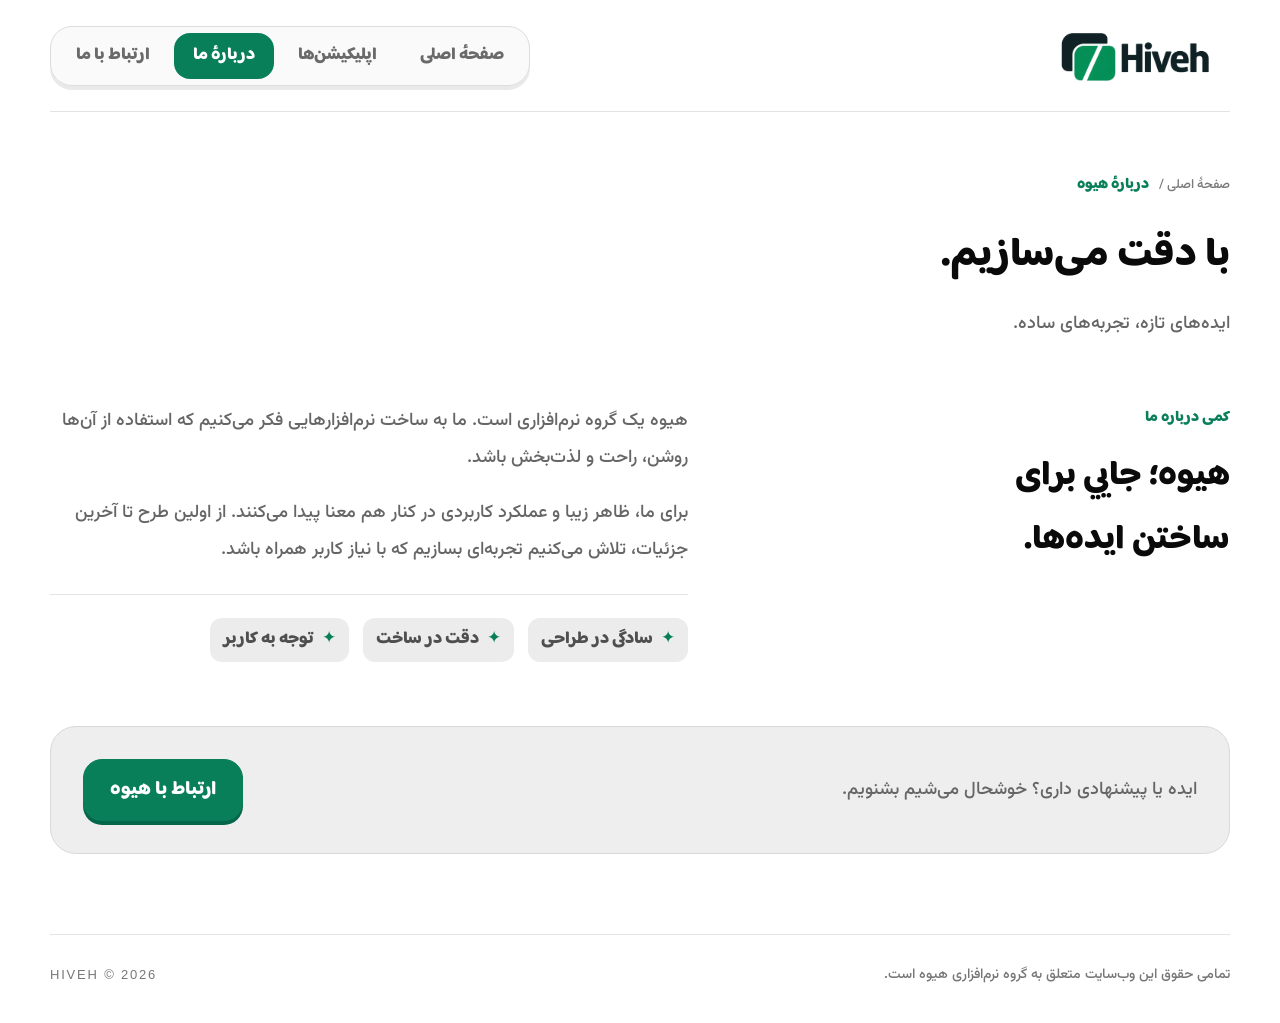
==== commit 7d07fead: "Use rounded Baloo ExtraBold for playful Persian display typography" ====
--- a/about.html
+++ b/about.html
@@ -1,2 +1,2 @@
-<!doctype html><html lang="fa" dir="rtl"><head><meta charset="utf-8"><meta name="viewport" content="width=device-width,initial-scale=1"><meta name="theme-color" content="#087e59"><title>دربارهٔ ما | هیوه</title><meta name="description" content="با گروه نرم‌افزاری هیوه و نگاه ما به طراحی و توسعه آشنا شوید."><meta name="robots" content="index,follow"><link rel="canonical" href="https://hivehgroup.github.io/about.html"><link rel="icon" type="image/png" href="[data-uri]"><link rel="apple-touch-icon" href="[data-uri]"><meta property="og:title" content="دربارهٔ ما | هیوه"><meta property="og:description" content="با گروه نرم‌افزاری هیوه و نگاه ما به طراحی و توسعه آشنا شوید."><meta property="og:url" content="https://hivehgroup.github.io/about.html"><meta property="og:type" content="website"><link rel="stylesheet" href="styles.css?v=clean4"></head><body><a class="skip-link" href="#content">رفتن به محتوا</a><div class="wrap"><header><a class="brand" href="/" aria-label="هیوه، صفحه اصلی"><img class="brand-logo" src="[data-uri]" alt="هیوه — Hiveh" width="225" height="75"></a><nav aria-label="فهرست اصلی"><a href="/">صفحهٔ اصلی</a><a href="apps.html">اپلیکیشن‌ها</a><a href="about.html" aria-current="page">دربارهٔ ما</a><a class="nav-contact" href="contact.html">ارتباط با ما <span aria-hidden="true"></span></a></nav></header><main id="content"><div class="page-intro"><a class="back-link" href="/">صفحهٔ اصلی / </a><span class="section-label">دربارهٔ هیوه</span><h1>با دقت می‌سازیم.</h1><p>ایده‌های تازه، تجربه‌های ساده.</p></div><section class="about" id="about"><div><span class="section-label">کمی درباره ما</span><h2>هیوه؛ جایی برای<br>ساختن ایده‌ها.</h2></div><div><p>هیوه یک گروه نرم‌افزاری است. ما به ساخت نرم‌افزارهایی فکر می‌کنیم که استفاده از آن‌ها روشن، راحت و لذت‌بخش باشد.</p><p>برای ما، ظاهر زیبا و عملکرد کاربردی در کنار هم معنا پیدا می‌کنند. از اولین طرح تا آخرین جزئیات، تلاش می‌کنیم تجربه‌ای بسازیم که با نیاز کاربر همراه باشد.</p><div class="principles"><span><i>✦</i> سادگی در طراحی</span><span><i>✦</i> دقت در ساخت</span><span><i>✦</i> توجه به کاربر</span></div></div></section><div class="page-cta"><p>ایده یا پیشنهادی داری؟ خوشحال می‌شیم بشنویم.</p><a class="btn" href="contact.html">ارتباط با هیوه </a></div></main><footer><span>تمامی حقوق این وب‌سایت متعلق به گروه نرم‌افزاری هیوه است.</span><span class="english" lang="en">HIVEH © 2026</span></footer></div><script>if(location.pathname==='/'||location.pathname==='/index.html'){const old={'#apps':'apps.html','#about':'about.html','#contact':'contact.html'};if(old[location.hash])location.replace(old[location.hash]);}</script></body></html>
+<!doctype html><html lang="fa" dir="rtl"><head><meta charset="utf-8"><meta name="viewport" content="width=device-width,initial-scale=1"><meta name="theme-color" content="#087e59"><title>دربارهٔ ما | هیوه</title><meta name="description" content="با گروه نرم‌افزاری هیوه و نگاه ما به طراحی و توسعه آشنا شوید."><meta name="robots" content="index,follow"><link rel="canonical" href="https://hivehgroup.github.io/about.html"><link rel="icon" type="image/png" href="[data-uri]"><link rel="apple-touch-icon" href="[data-uri]"><meta property="og:title" content="دربارهٔ ما | هیوه"><meta property="og:description" content="با گروه نرم‌افزاری هیوه و نگاه ما به طراحی و توسعه آشنا شوید."><meta property="og:url" content="https://hivehgroup.github.io/about.html"><meta property="og:type" content="website"><link rel="stylesheet" href="styles.css?v=baloo5"></head><body><a class="skip-link" href="#content">رفتن به محتوا</a><div class="wrap"><header><a class="brand" href="/" aria-label="هیوه، صفحه اصلی"><img class="brand-logo" src="[data-uri]" alt="هیوه — Hiveh" width="225" height="75"></a><nav aria-label="فهرست اصلی"><a href="/">صفحهٔ اصلی</a><a href="apps.html">اپلیکیشن‌ها</a><a href="about.html" aria-current="page">دربارهٔ ما</a><a class="nav-contact" href="contact.html">ارتباط با ما <span aria-hidden="true"></span></a></nav></header><main id="content"><div class="page-intro"><a class="back-link" href="/">صفحهٔ اصلی / </a><span class="section-label">دربارهٔ هیوه</span><h1>با دقت می‌سازیم.</h1><p>ایده‌های تازه، تجربه‌های ساده.</p></div><section class="about" id="about"><div><span class="section-label">کمی درباره ما</span><h2>هیوه؛ جایی برای<br>ساختن ایده‌ها.</h2></div><div><p>هیوه یک گروه نرم‌افزاری است. ما به ساخت نرم‌افزارهایی فکر می‌کنیم که استفاده از آن‌ها روشن، راحت و لذت‌بخش باشد.</p><p>برای ما، ظاهر زیبا و عملکرد کاربردی در کنار هم معنا پیدا می‌کنند. از اولین طرح تا آخرین جزئیات، تلاش می‌کنیم تجربه‌ای بسازیم که با نیاز کاربر همراه باشد.</p><div class="principles"><span><i>✦</i> سادگی در طراحی</span><span><i>✦</i> دقت در ساخت</span><span><i>✦</i> توجه به کاربر</span></div></div></section><div class="page-cta"><p>ایده یا پیشنهادی داری؟ خوشحال می‌شیم بشنویم.</p><a class="btn" href="contact.html">ارتباط با هیوه </a></div></main><footer><span>تمامی حقوق این وب‌سایت متعلق به گروه نرم‌افزاری هیوه است.</span><span class="english" lang="en">HIVEH © 2026</span></footer></div><script>if(location.pathname==='/'||location.pathname==='/index.html'){const old={'#apps':'apps.html','#about':'about.html','#contact':'contact.html'};if(old[location.hash])location.replace(old[location.hash]);}</script></body></html>
 
--- a/styles.css
+++ b/styles.css
@@ -33,3 +33,12 @@
 body:before{display:none}h1,h2,h3{font-weight:400;color:#0a0a0a;letter-spacing:0}h1{font-size:64px;line-height:1.55}h1 span{color:#0a0a0a;background:none}h2,body .services-header h2,.about h2,body .collaborate h2{font-weight:400;font-size:34px}.summary-card h3,.app-info h3,body .service-card h3{font-weight:400;font-size:29px}.page-intro h1{font-size:46px}.contact h2,body .collaborate h2{color:#fff}
 .summary-card,.summary-card:nth-child(2),body .service-card,body .service-card:nth-child(2),body .service-card:nth-child(3),.app-card,.daroo-card{background:#fff;border-color:#e5e5e5;box-shadow:0 4px 15px #00000005}.summary-card:hover,.summary-card:nth-child(2):hover{box-shadow:0 8px 20px #00000008}.orb{background:#f3f3f3}.tag{background:#fff;border-color:#ddd}.float{background:#fff;color:#444;border:1px solid #ddd;box-shadow:0 4px 0 #eee}.window{box-shadow:5px 8px 0 #f0f0f0}.visual:before{color:var(--green)}.visual:after{background:#fff;border-color:#ddd;box-shadow:4px 4px 0 #eee}.window-bottom .line{background:#eee}.lights i,.lights i:first-child{background:#ddd}.collaborate,.contact{box-shadow:none!important}.collaborate .btn{background:#fff!important;border-color:#fff!important;color:#111!important;box-shadow:none!important}header nav a[aria-current=page]{background:var(--green);box-shadow:none}.btn,.app-download{border-color:var(--green);box-shadow:0 4px 0 #056749}.btn:hover,.app-download:hover{box-shadow:0 6px 0 #056749}.contact-links a:hover{background:#fff;color:#111}
 @media(max-width:1000px){h1{font-size:55px}}@media(max-width:740px){h1{font-size:46px}.page-intro h1{font-size:36px}h2,body .services-header h2,.about h2,body .collaborate h2{font-size:29px}.summary-card h3,.app-info h3,body .service-card h3{font-size:26px}}@media(max-width:360px){h1{font-size:41px}}
+
+@font-face{font-family:HivehBaloo;font-style:normal;font-weight:800;font-display:swap;src:url([data-uri]) format('woff')}
+/* Rounded playful Persian typography */
+:root{--display:HivehBaloo,Vazirmatn,Tahoma,sans-serif;--label:HivehBaloo,Vazirmatn,Tahoma,sans-serif}
+h1,h2,h3,.summary-card h3,.app-info h3,body .service-card h3,body .services-header h2,.about h2,body .collaborate h2{font-family:var(--display);font-weight:800;letter-spacing:0}
+h1{font-size:56px;line-height:1.7}.page-intro h1{font-size:40px}
+header nav a,header nav .nav-contact,.btn,.app-download,.text-link,.detail-link,.eyebrow,.section-label,.app-category,.contact-links a{font-family:var(--display);font-weight:800}
+header nav a,header nav .nav-contact{font-size:17px}.btn,.app-download,.contact-links a{font-size:19px}.text-link{font-size:17px}.detail-link{font-size:19px}.eyebrow,.section-label,.app-category{font-size:15px}
+@media(max-width:1000px){h1{font-size:47px}}@media(max-width:740px){h1{font-size:39px}.page-intro h1{font-size:31px}header nav a,header nav .nav-contact{font-size:15px}.btn,.app-download,.contact-links a{font-size:18px}}@media(max-width:360px){h1{font-size:35px}header nav a,header nav .nav-contact{font-size:13px}}
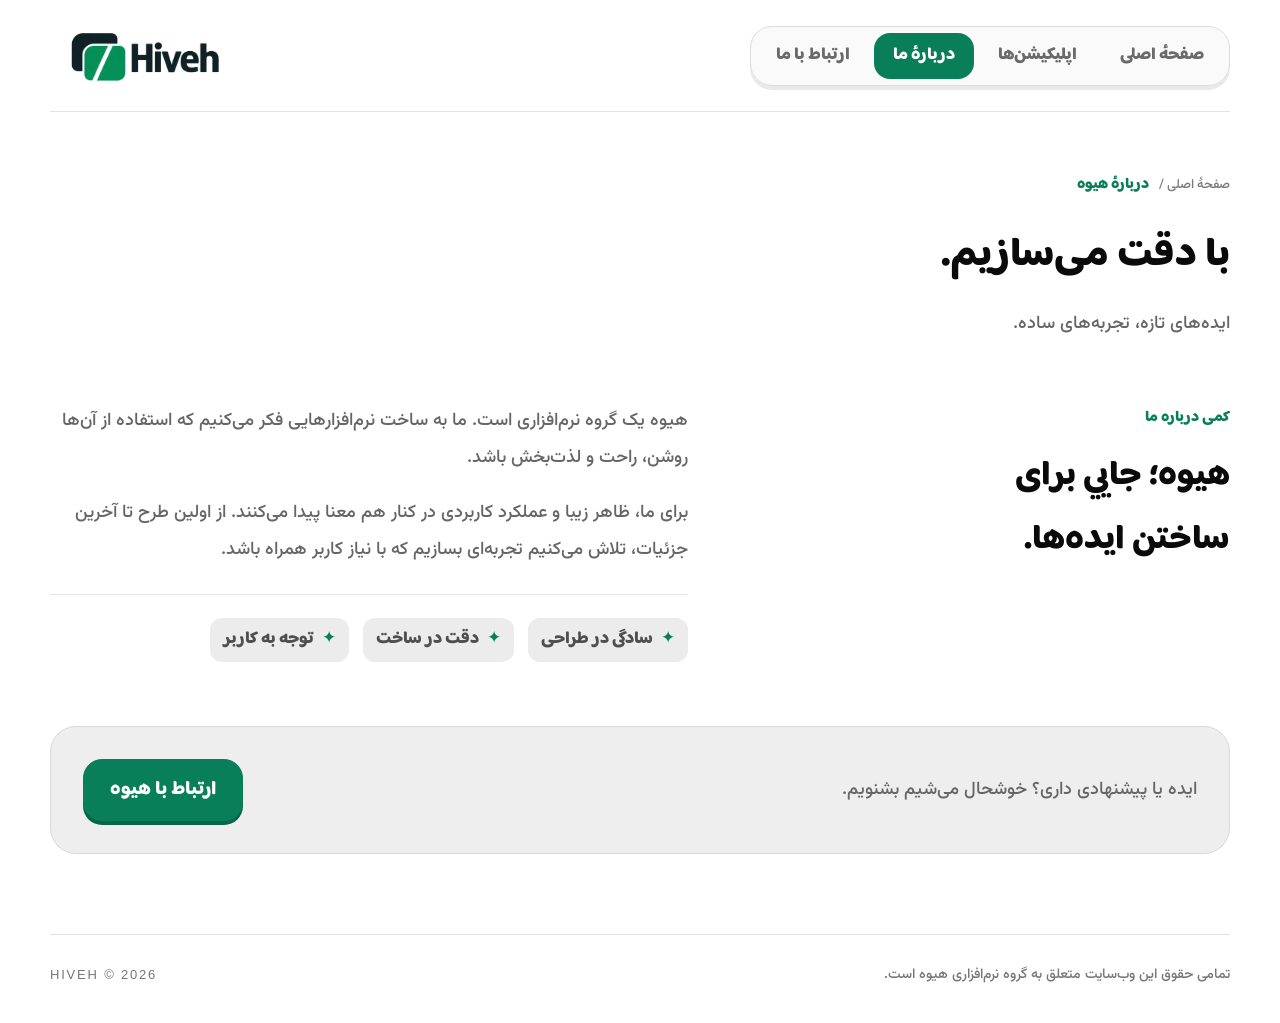
==== commit 66af850e: "Move desktop navigation right and Hiveh logo left" ====
--- a/about.html
+++ b/about.html
@@ -1,2 +1,2 @@
-<!doctype html><html lang="fa" dir="rtl"><head><meta charset="utf-8"><meta name="viewport" content="width=device-width,initial-scale=1"><meta name="theme-color" content="#087e59"><title>دربارهٔ ما | هیوه</title><meta name="description" content="با گروه نرم‌افزاری هیوه و نگاه ما به طراحی و توسعه آشنا شوید."><meta name="robots" content="index,follow"><link rel="canonical" href="https://hivehgroup.github.io/about.html"><link rel="icon" type="image/png" href="[data-uri]"><link rel="apple-touch-icon" href="[data-uri]"><meta property="og:title" content="دربارهٔ ما | هیوه"><meta property="og:description" content="با گروه نرم‌افزاری هیوه و نگاه ما به طراحی و توسعه آشنا شوید."><meta property="og:url" content="https://hivehgroup.github.io/about.html"><meta property="og:type" content="website"><link rel="stylesheet" href="styles.css?v=baloo5"></head><body><a class="skip-link" href="#content">رفتن به محتوا</a><div class="wrap"><header><a class="brand" href="/" aria-label="هیوه، صفحه اصلی"><img class="brand-logo" src="[data-uri]" alt="هیوه — Hiveh" width="225" height="75"></a><nav aria-label="فهرست اصلی"><a href="/">صفحهٔ اصلی</a><a href="apps.html">اپلیکیشن‌ها</a><a href="about.html" aria-current="page">دربارهٔ ما</a><a class="nav-contact" href="contact.html">ارتباط با ما <span aria-hidden="true"></span></a></nav></header><main id="content"><div class="page-intro"><a class="back-link" href="/">صفحهٔ اصلی / </a><span class="section-label">دربارهٔ هیوه</span><h1>با دقت می‌سازیم.</h1><p>ایده‌های تازه، تجربه‌های ساده.</p></div><section class="about" id="about"><div><span class="section-label">کمی درباره ما</span><h2>هیوه؛ جایی برای<br>ساختن ایده‌ها.</h2></div><div><p>هیوه یک گروه نرم‌افزاری است. ما به ساخت نرم‌افزارهایی فکر می‌کنیم که استفاده از آن‌ها روشن، راحت و لذت‌بخش باشد.</p><p>برای ما، ظاهر زیبا و عملکرد کاربردی در کنار هم معنا پیدا می‌کنند. از اولین طرح تا آخرین جزئیات، تلاش می‌کنیم تجربه‌ای بسازیم که با نیاز کاربر همراه باشد.</p><div class="principles"><span><i>✦</i> سادگی در طراحی</span><span><i>✦</i> دقت در ساخت</span><span><i>✦</i> توجه به کاربر</span></div></div></section><div class="page-cta"><p>ایده یا پیشنهادی داری؟ خوشحال می‌شیم بشنویم.</p><a class="btn" href="contact.html">ارتباط با هیوه </a></div></main><footer><span>تمامی حقوق این وب‌سایت متعلق به گروه نرم‌افزاری هیوه است.</span><span class="english" lang="en">HIVEH © 2026</span></footer></div><script>if(location.pathname==='/'||location.pathname==='/index.html'){const old={'#apps':'apps.html','#about':'about.html','#contact':'contact.html'};if(old[location.hash])location.replace(old[location.hash]);}</script></body></html>
+<!doctype html><html lang="fa" dir="rtl"><head><meta charset="utf-8"><meta name="viewport" content="width=device-width,initial-scale=1"><meta name="theme-color" content="#087e59"><title>دربارهٔ ما | هیوه</title><meta name="description" content="با گروه نرم‌افزاری هیوه و نگاه ما به طراحی و توسعه آشنا شوید."><meta name="robots" content="index,follow"><link rel="canonical" href="https://hivehgroup.github.io/about.html"><link rel="icon" type="image/png" href="[data-uri]"><link rel="apple-touch-icon" href="[data-uri]"><meta property="og:title" content="دربارهٔ ما | هیوه"><meta property="og:description" content="با گروه نرم‌افزاری هیوه و نگاه ما به طراحی و توسعه آشنا شوید."><meta property="og:url" content="https://hivehgroup.github.io/about.html"><meta property="og:type" content="website"><link rel="stylesheet" href="styles.css?v=nav6"></head><body><a class="skip-link" href="#content">رفتن به محتوا</a><div class="wrap"><header><a class="brand" href="/" aria-label="هیوه، صفحه اصلی"><img class="brand-logo" src="[data-uri]" alt="هیوه — Hiveh" width="225" height="75"></a><nav aria-label="فهرست اصلی"><a href="/">صفحهٔ اصلی</a><a href="apps.html">اپلیکیشن‌ها</a><a href="about.html" aria-current="page">دربارهٔ ما</a><a class="nav-contact" href="contact.html">ارتباط با ما <span aria-hidden="true"></span></a></nav></header><main id="content"><div class="page-intro"><a class="back-link" href="/">صفحهٔ اصلی / </a><span class="section-label">دربارهٔ هیوه</span><h1>با دقت می‌سازیم.</h1><p>ایده‌های تازه، تجربه‌های ساده.</p></div><section class="about" id="about"><div><span class="section-label">کمی درباره ما</span><h2>هیوه؛ جایی برای<br>ساختن ایده‌ها.</h2></div><div><p>هیوه یک گروه نرم‌افزاری است. ما به ساخت نرم‌افزارهایی فکر می‌کنیم که استفاده از آن‌ها روشن، راحت و لذت‌بخش باشد.</p><p>برای ما، ظاهر زیبا و عملکرد کاربردی در کنار هم معنا پیدا می‌کنند. از اولین طرح تا آخرین جزئیات، تلاش می‌کنیم تجربه‌ای بسازیم که با نیاز کاربر همراه باشد.</p><div class="principles"><span><i>✦</i> سادگی در طراحی</span><span><i>✦</i> دقت در ساخت</span><span><i>✦</i> توجه به کاربر</span></div></div></section><div class="page-cta"><p>ایده یا پیشنهادی داری؟ خوشحال می‌شیم بشنویم.</p><a class="btn" href="contact.html">ارتباط با هیوه </a></div></main><footer><span>تمامی حقوق این وب‌سایت متعلق به گروه نرم‌افزاری هیوه است.</span><span class="english" lang="en">HIVEH © 2026</span></footer></div><script>if(location.pathname==='/'||location.pathname==='/index.html'){const old={'#apps':'apps.html','#about':'about.html','#contact':'contact.html'};if(old[location.hash])location.replace(old[location.hash]);}</script></body></html>
 
--- a/styles.css
+++ b/styles.css
@@ -42,3 +42,6 @@
 header nav a,header nav .nav-contact,.btn,.app-download,.text-link,.detail-link,.eyebrow,.section-label,.app-category,.contact-links a{font-family:var(--display);font-weight:800}
 header nav a,header nav .nav-contact{font-size:17px}.btn,.app-download,.contact-links a{font-size:19px}.text-link{font-size:17px}.detail-link{font-size:19px}.eyebrow,.section-label,.app-category{font-size:15px}
 @media(max-width:1000px){h1{font-size:47px}}@media(max-width:740px){h1{font-size:39px}.page-intro h1{font-size:31px}header nav a,header nav .nav-contact{font-size:15px}.btn,.app-download,.contact-links a{font-size:18px}}@media(max-width:360px){h1{font-size:35px}header nav a,header nav .nav-contact{font-size:13px}}
+
+/* Place desktop navigation on the right and brand on the left. */
+@media(min-width:741px){header{flex-direction:row-reverse}}
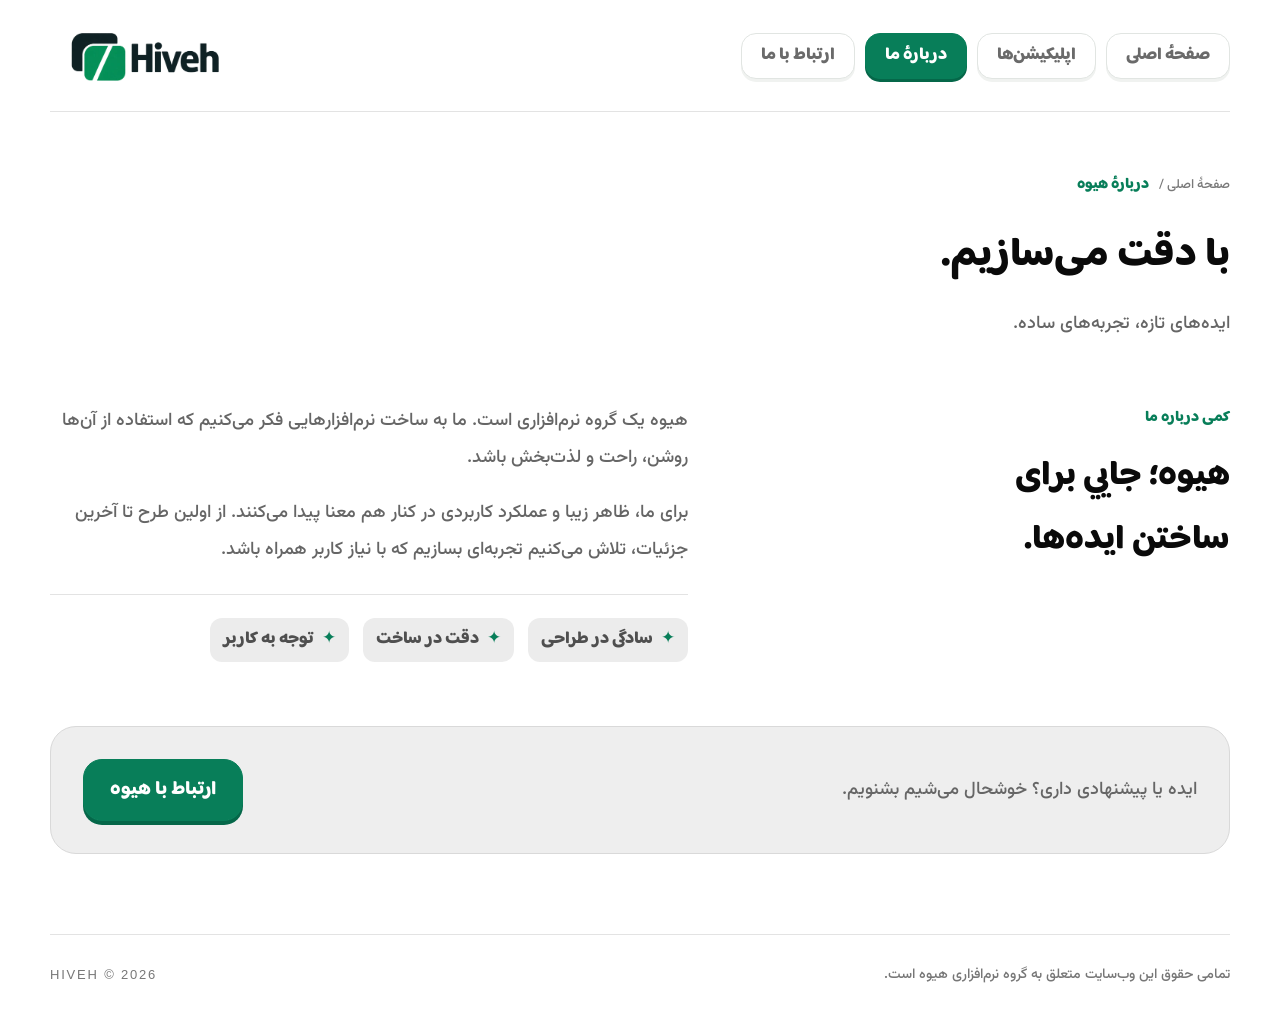
==== commit 6583ffc2: "Give each navigation link its own independent frame" ====
--- a/about.html
+++ b/about.html
@@ -1,2 +1,2 @@
-<!doctype html><html lang="fa" dir="rtl"><head><meta charset="utf-8"><meta name="viewport" content="width=device-width,initial-scale=1"><meta name="theme-color" content="#087e59"><title>دربارهٔ ما | هیوه</title><meta name="description" content="با گروه نرم‌افزاری هیوه و نگاه ما به طراحی و توسعه آشنا شوید."><meta name="robots" content="index,follow"><link rel="canonical" href="https://hivehgroup.github.io/about.html"><link rel="icon" type="image/png" href="[data-uri]"><link rel="apple-touch-icon" href="[data-uri]"><meta property="og:title" content="دربارهٔ ما | هیوه"><meta property="og:description" content="با گروه نرم‌افزاری هیوه و نگاه ما به طراحی و توسعه آشنا شوید."><meta property="og:url" content="https://hivehgroup.github.io/about.html"><meta property="og:type" content="website"><link rel="stylesheet" href="styles.css?v=nav6"></head><body><a class="skip-link" href="#content">رفتن به محتوا</a><div class="wrap"><header><a class="brand" href="/" aria-label="هیوه، صفحه اصلی"><img class="brand-logo" src="[data-uri]" alt="هیوه — Hiveh" width="225" height="75"></a><nav aria-label="فهرست اصلی"><a href="/">صفحهٔ اصلی</a><a href="apps.html">اپلیکیشن‌ها</a><a href="about.html" aria-current="page">دربارهٔ ما</a><a class="nav-contact" href="contact.html">ارتباط با ما <span aria-hidden="true"></span></a></nav></header><main id="content"><div class="page-intro"><a class="back-link" href="/">صفحهٔ اصلی / </a><span class="section-label">دربارهٔ هیوه</span><h1>با دقت می‌سازیم.</h1><p>ایده‌های تازه، تجربه‌های ساده.</p></div><section class="about" id="about"><div><span class="section-label">کمی درباره ما</span><h2>هیوه؛ جایی برای<br>ساختن ایده‌ها.</h2></div><div><p>هیوه یک گروه نرم‌افزاری است. ما به ساخت نرم‌افزارهایی فکر می‌کنیم که استفاده از آن‌ها روشن، راحت و لذت‌بخش باشد.</p><p>برای ما، ظاهر زیبا و عملکرد کاربردی در کنار هم معنا پیدا می‌کنند. از اولین طرح تا آخرین جزئیات، تلاش می‌کنیم تجربه‌ای بسازیم که با نیاز کاربر همراه باشد.</p><div class="principles"><span><i>✦</i> سادگی در طراحی</span><span><i>✦</i> دقت در ساخت</span><span><i>✦</i> توجه به کاربر</span></div></div></section><div class="page-cta"><p>ایده یا پیشنهادی داری؟ خوشحال می‌شیم بشنویم.</p><a class="btn" href="contact.html">ارتباط با هیوه </a></div></main><footer><span>تمامی حقوق این وب‌سایت متعلق به گروه نرم‌افزاری هیوه است.</span><span class="english" lang="en">HIVEH © 2026</span></footer></div><script>if(location.pathname==='/'||location.pathname==='/index.html'){const old={'#apps':'apps.html','#about':'about.html','#contact':'contact.html'};if(old[location.hash])location.replace(old[location.hash]);}</script></body></html>
+<!doctype html><html lang="fa" dir="rtl"><head><meta charset="utf-8"><meta name="viewport" content="width=device-width,initial-scale=1"><meta name="theme-color" content="#087e59"><title>دربارهٔ ما | هیوه</title><meta name="description" content="با گروه نرم‌افزاری هیوه و نگاه ما به طراحی و توسعه آشنا شوید."><meta name="robots" content="index,follow"><link rel="canonical" href="https://hivehgroup.github.io/about.html"><link rel="icon" type="image/png" href="[data-uri]"><link rel="apple-touch-icon" href="[data-uri]"><meta property="og:title" content="دربارهٔ ما | هیوه"><meta property="og:description" content="با گروه نرم‌افزاری هیوه و نگاه ما به طراحی و توسعه آشنا شوید."><meta property="og:url" content="https://hivehgroup.github.io/about.html"><meta property="og:type" content="website"><link rel="stylesheet" href="styles.css?v=separate7"></head><body><a class="skip-link" href="#content">رفتن به محتوا</a><div class="wrap"><header><a class="brand" href="/" aria-label="هیوه، صفحه اصلی"><img class="brand-logo" src="[data-uri]" alt="هیوه — Hiveh" width="225" height="75"></a><nav aria-label="فهرست اصلی"><a href="/">صفحهٔ اصلی</a><a href="apps.html">اپلیکیشن‌ها</a><a href="about.html" aria-current="page">دربارهٔ ما</a><a class="nav-contact" href="contact.html">ارتباط با ما <span aria-hidden="true"></span></a></nav></header><main id="content"><div class="page-intro"><a class="back-link" href="/">صفحهٔ اصلی / </a><span class="section-label">دربارهٔ هیوه</span><h1>با دقت می‌سازیم.</h1><p>ایده‌های تازه، تجربه‌های ساده.</p></div><section class="about" id="about"><div><span class="section-label">کمی درباره ما</span><h2>هیوه؛ جایی برای<br>ساختن ایده‌ها.</h2></div><div><p>هیوه یک گروه نرم‌افزاری است. ما به ساخت نرم‌افزارهایی فکر می‌کنیم که استفاده از آن‌ها روشن، راحت و لذت‌بخش باشد.</p><p>برای ما، ظاهر زیبا و عملکرد کاربردی در کنار هم معنا پیدا می‌کنند. از اولین طرح تا آخرین جزئیات، تلاش می‌کنیم تجربه‌ای بسازیم که با نیاز کاربر همراه باشد.</p><div class="principles"><span><i>✦</i> سادگی در طراحی</span><span><i>✦</i> دقت در ساخت</span><span><i>✦</i> توجه به کاربر</span></div></div></section><div class="page-cta"><p>ایده یا پیشنهادی داری؟ خوشحال می‌شیم بشنویم.</p><a class="btn" href="contact.html">ارتباط با هیوه </a></div></main><footer><span>تمامی حقوق این وب‌سایت متعلق به گروه نرم‌افزاری هیوه است.</span><span class="english" lang="en">HIVEH © 2026</span></footer></div><script>if(location.pathname==='/'||location.pathname==='/index.html'){const old={'#apps':'apps.html','#about':'about.html','#contact':'contact.html'};if(old[location.hash])location.replace(old[location.hash]);}</script></body></html>
 
--- a/styles.css
+++ b/styles.css
@@ -45,3 +45,10 @@
 
 /* Place desktop navigation on the right and brand on the left. */
 @media(min-width:741px){header{flex-direction:row-reverse}}
+
+/* Separate navigation buttons instead of one enclosing panel. */
+header nav{padding:0;gap:10px;border:0;border-radius:0;background:transparent;box-shadow:none}
+header nav a,header nav .nav-contact{border:1px solid #e1e5e2;background:#fff;border-radius:15px;box-shadow:0 3px 0 #f0f2f0}
+header nav a:hover{border-color:#b5d1c1;background:#f3f8f5;box-shadow:0 4px 0 #e6eee9}
+header nav a[aria-current=page]{border-color:var(--green);background:var(--green);color:#fff;box-shadow:0 3px 0 #056749}
+@media(max-width:740px){header nav{padding:0;gap:6px;border-radius:0}header nav a,header nav .nav-contact{border-radius:12px;padding:7px 3px}}
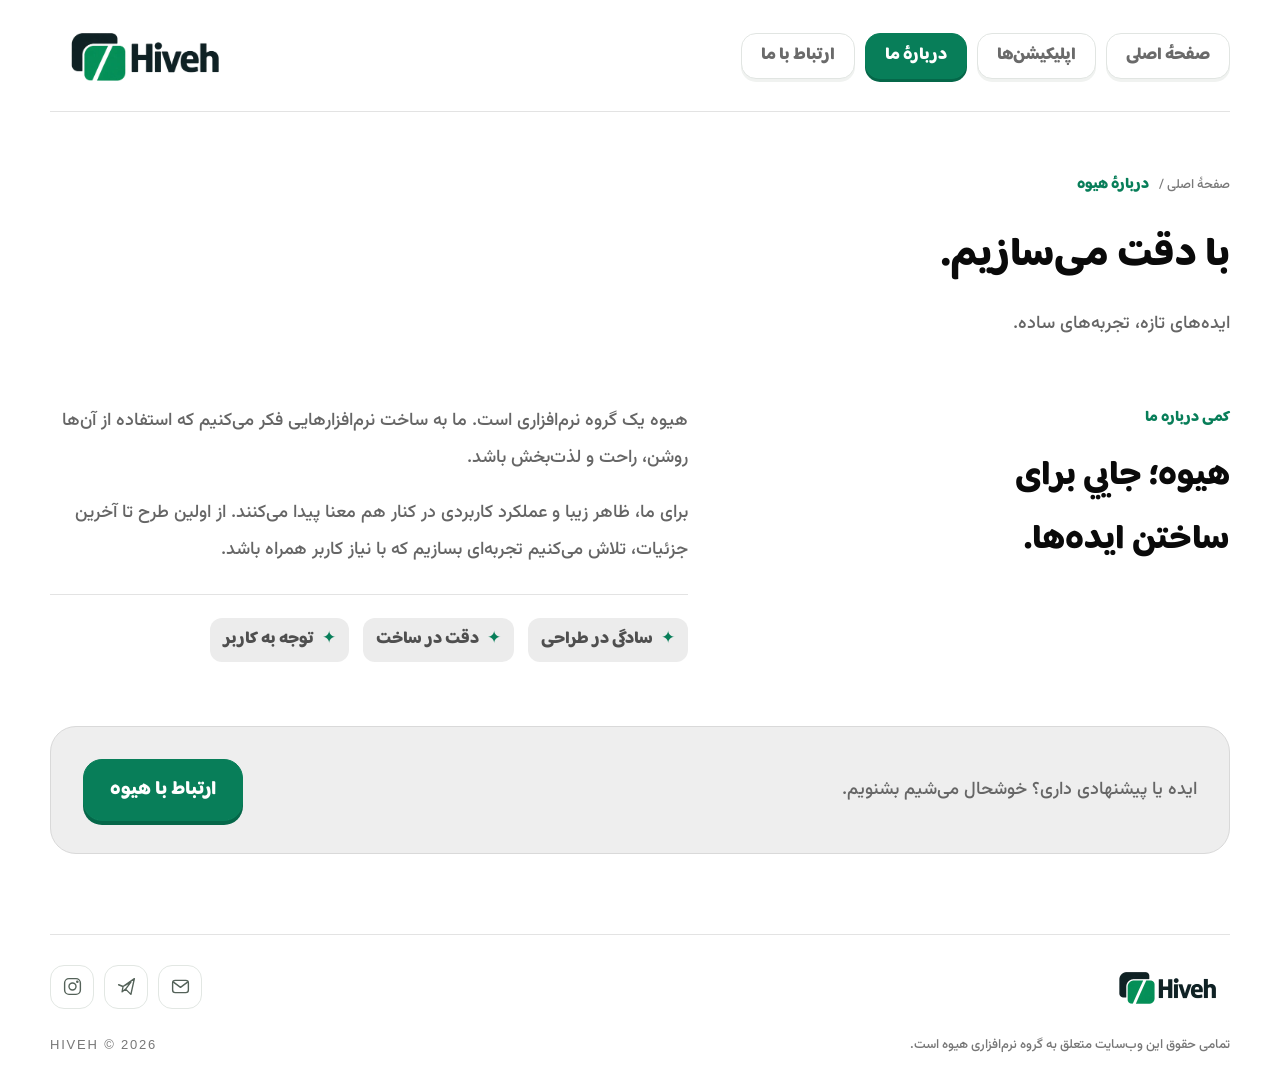
==== commit 881ed1ff: "Polish navigation and footer, and add accessible in-page app galleries" ====
--- a/about.html
+++ b/about.html
@@ -1,2 +1,2 @@
-<!doctype html><html lang="fa" dir="rtl"><head><meta charset="utf-8"><meta name="viewport" content="width=device-width,initial-scale=1"><meta name="theme-color" content="#087e59"><title>دربارهٔ ما | هیوه</title><meta name="description" content="با گروه نرم‌افزاری هیوه و نگاه ما به طراحی و توسعه آشنا شوید."><meta name="robots" content="index,follow"><link rel="canonical" href="https://hivehgroup.github.io/about.html"><link rel="icon" type="image/png" href="[data-uri]"><link rel="apple-touch-icon" href="[data-uri]"><meta property="og:title" content="دربارهٔ ما | هیوه"><meta property="og:description" content="با گروه نرم‌افزاری هیوه و نگاه ما به طراحی و توسعه آشنا شوید."><meta property="og:url" content="https://hivehgroup.github.io/about.html"><meta property="og:type" content="website"><link rel="stylesheet" href="styles.css?v=separate7"></head><body><a class="skip-link" href="#content">رفتن به محتوا</a><div class="wrap"><header><a class="brand" href="/" aria-label="هیوه، صفحه اصلی"><img class="brand-logo" src="[data-uri]" alt="هیوه — Hiveh" width="225" height="75"></a><nav aria-label="فهرست اصلی"><a href="/">صفحهٔ اصلی</a><a href="apps.html">اپلیکیشن‌ها</a><a href="about.html" aria-current="page">دربارهٔ ما</a><a class="nav-contact" href="contact.html">ارتباط با ما <span aria-hidden="true"></span></a></nav></header><main id="content"><div class="page-intro"><a class="back-link" href="/">صفحهٔ اصلی / </a><span class="section-label">دربارهٔ هیوه</span><h1>با دقت می‌سازیم.</h1><p>ایده‌های تازه، تجربه‌های ساده.</p></div><section class="about" id="about"><div><span class="section-label">کمی درباره ما</span><h2>هیوه؛ جایی برای<br>ساختن ایده‌ها.</h2></div><div><p>هیوه یک گروه نرم‌افزاری است. ما به ساخت نرم‌افزارهایی فکر می‌کنیم که استفاده از آن‌ها روشن، راحت و لذت‌بخش باشد.</p><p>برای ما، ظاهر زیبا و عملکرد کاربردی در کنار هم معنا پیدا می‌کنند. از اولین طرح تا آخرین جزئیات، تلاش می‌کنیم تجربه‌ای بسازیم که با نیاز کاربر همراه باشد.</p><div class="principles"><span><i>✦</i> سادگی در طراحی</span><span><i>✦</i> دقت در ساخت</span><span><i>✦</i> توجه به کاربر</span></div></div></section><div class="page-cta"><p>ایده یا پیشنهادی داری؟ خوشحال می‌شیم بشنویم.</p><a class="btn" href="contact.html">ارتباط با هیوه </a></div></main><footer><span>تمامی حقوق این وب‌سایت متعلق به گروه نرم‌افزاری هیوه است.</span><span class="english" lang="en">HIVEH © 2026</span></footer></div><script>if(location.pathname==='/'||location.pathname==='/index.html'){const old={'#apps':'apps.html','#about':'about.html','#contact':'contact.html'};if(old[location.hash])location.replace(old[location.hash]);}</script></body></html>
+<!doctype html><html lang="fa" dir="rtl"><head><meta charset="utf-8"><meta name="viewport" content="width=device-width,initial-scale=1"><meta name="theme-color" content="#087e59"><title>دربارهٔ ما | هیوه</title><meta name="description" content="با گروه نرم‌افزاری هیوه و نگاه ما به طراحی و توسعه آشنا شوید."><meta name="robots" content="index,follow"><link rel="canonical" href="https://hivehgroup.github.io/about.html"><link rel="icon" type="image/png" href="[data-uri]"><link rel="apple-touch-icon" href="[data-uri]"><meta property="og:title" content="دربارهٔ ما | هیوه"><meta property="og:description" content="با گروه نرم‌افزاری هیوه و نگاه ما به طراحی و توسعه آشنا شوید."><meta property="og:url" content="https://hivehgroup.github.io/about.html"><meta property="og:type" content="website"><link rel="stylesheet" href="styles.css?v=separate7"><link rel="stylesheet" href="site-polish.css?v=1"><script src="site-polish.js?v=1" defer></script></head><body><a class="skip-link" href="#content">رفتن به محتوا</a><div class="wrap"><header><a class="brand" href="/" aria-label="هیوه، صفحه اصلی"><img class="brand-logo" src="[data-uri]" alt="هیوه — Hiveh" width="225" height="75"></a><nav aria-label="فهرست اصلی"><a href="/">صفحهٔ اصلی</a><a href="apps.html">اپلیکیشن‌ها</a><a href="about.html" aria-current="page">دربارهٔ ما</a><a class="nav-contact" href="contact.html">ارتباط با ما <span aria-hidden="true"></span></a></nav></header><main id="content"><div class="page-intro"><a class="back-link" href="/">صفحهٔ اصلی / </a><span class="section-label">دربارهٔ هیوه</span><h1>با دقت می‌سازیم.</h1><p>ایده‌های تازه، تجربه‌های ساده.</p></div><section class="about" id="about"><div><span class="section-label">کمی درباره ما</span><h2>هیوه؛ جایی برای<br>ساختن ایده‌ها.</h2></div><div><p>هیوه یک گروه نرم‌افزاری است. ما به ساخت نرم‌افزارهایی فکر می‌کنیم که استفاده از آن‌ها روشن، راحت و لذت‌بخش باشد.</p><p>برای ما، ظاهر زیبا و عملکرد کاربردی در کنار هم معنا پیدا می‌کنند. از اولین طرح تا آخرین جزئیات، تلاش می‌کنیم تجربه‌ای بسازیم که با نیاز کاربر همراه باشد.</p><div class="principles"><span><i>✦</i> سادگی در طراحی</span><span><i>✦</i> دقت در ساخت</span><span><i>✦</i> توجه به کاربر</span></div></div></section><div class="page-cta"><p>ایده یا پیشنهادی داری؟ خوشحال می‌شیم بشنویم.</p><a class="btn" href="contact.html">ارتباط با هیوه </a></div></main><footer class="site-footer"><div class="footer-top"><a class="footer-brand" href="/" aria-label="هیوه؛ صفحهٔ اصلی"><img class="footer-logo" src="[data-uri]" alt="هیوه — Hiveh" width="225" height="75"></a><nav class="footer-socials" aria-label="راه‌های ارتباط با هیوه"><a href="mailto:hivehgroup@gmail.com" aria-label="ایمیل هیوه" title="ایمیل هیوه"><svg aria-hidden="true" viewBox="0 0 24 24"><rect x="3" y="5" width="18" height="14" rx="3"/><path d="m4 7 8 6 8-6"/></svg></a><a href="https://t.me/hivehgroup" aria-label="تلگرام هیوه" title="تلگرام هیوه" target="_blank" rel="noopener noreferrer"><svg aria-hidden="true" viewBox="0 0 24 24"><path d="m21 3-4 18-6-6-4 3 1-6L21 3ZM8 12l9-5-6 8M3 10l5 2"/></svg></a><a href="https://www.instagram.com/hivehgroup/" aria-label="اینستاگرام هیوه" title="اینستاگرام هیوه" target="_blank" rel="noopener noreferrer"><svg aria-hidden="true" viewBox="0 0 24 24"><rect x="3" y="3" width="18" height="18" rx="5"/><circle cx="12" cy="12" r="4"/><circle cx="17.5" cy="6.5" r=".7"/></svg></a></nav></div><div class="footer-bottom"><span>تمامی حقوق این وب‌سایت متعلق به گروه نرم‌افزاری هیوه است.</span><span class="english" lang="en">HIVEH © 2026</span></div></footer></div><script>if(location.pathname==='/'||location.pathname==='/index.html'){const old={'#apps':'apps.html','#about':'about.html','#contact':'contact.html'};if(old[location.hash])location.replace(old[location.hash]);}</script></body></html>
 
--- a/site-polish.css
+++ b/site-polish.css
@@ -0,0 +1,31 @@
+/* Shared navigation, footer and gallery refinements. */
+.wrap>header{position:sticky;top:0;z-index:30;background:#fffffff5;backdrop-filter:blur(12px);transition:box-shadow .2s}
+.wrap>header.is-scrolled{box-shadow:0 8px 18px #00000006}
+.btn,.app-download,header nav a,.contact-links a,.footer-socials a{transition:transform .2s,background .2s,color .2s,box-shadow .2s,border-color .2s}
+.btn:hover,.app-download:hover{transform:translateY(-2px)}
+.btn:active,.app-download:active{transform:translateY(1px)}
+.site-footer{display:block;padding:30px 0 24px}
+.footer-top{display:flex;align-items:center;justify-content:space-between;gap:24px;margin-bottom:24px}
+.footer-brand{display:inline-flex;align-items:center}.footer-logo{display:block;width:125px;height:auto}
+.footer-socials{display:flex;gap:10px}.footer-socials a{display:grid;place-items:center;width:44px;height:44px;border:1px solid #e2e7e3;border-radius:14px;background:white;color:#546259}
+.footer-socials a:hover{color:#087e59;background:#f1f7f3;border-color:#bcd7c8;transform:translateY(-3px)}
+.footer-socials svg{width:21px;height:21px;fill:none;stroke:currentColor;stroke-width:1.6;stroke-linecap:round;stroke-linejoin:round}
+.footer-bottom{display:flex;align-items:center;justify-content:space-between;gap:20px;color:#777;font:400 13px/1.9 Vazirmatn,Tahoma,sans-serif}
+.gallery-viewer{width:min(1080px,calc(100vw - 32px));height:min(900px,calc(100dvh - 32px));max-width:none;max-height:none;padding:0;border:1px solid #ffffff25;border-radius:22px;background:#101914;color:#fff;overflow:hidden;box-shadow:0 20px 80px #0008}
+.gallery-viewer::backdrop{background:#06110be8;backdrop-filter:blur(6px)}
+.viewer-layout{height:100%;display:grid;grid-template-rows:auto minmax(0,1fr) auto}
+.viewer-header{display:flex;align-items:center;justify-content:space-between;gap:20px;padding:12px 18px;border-bottom:1px solid #ffffff15}
+.viewer-title{color:#fff;font:400 16px/1.8 Vazirmatn,Tahoma,sans-serif;margin:0;overflow:hidden;text-overflow:ellipsis;white-space:nowrap}
+.viewer-close{flex-shrink:0;display:grid;place-items:center;width:44px;height:44px;font:400 30px/1 Arial,sans-serif}
+.gallery-viewer button{cursor:pointer;border:1px solid #ffffff35;border-radius:12px;background:#ffffff0a;color:#fff;transition:background .2s,transform .2s}
+.gallery-viewer button:hover{background:#ffffff20}.gallery-viewer button:focus-visible{outline:3px solid #8ad0a8;outline-offset:3px}
+.viewer-stage{position:relative;display:flex;align-items:center;justify-content:center;min-height:0;padding:14px;touch-action:pan-y}
+.viewer-image{display:block;width:100%;height:100%;object-fit:contain;border-radius:8px}
+.viewer-image[hidden],.viewer-error[hidden]{display:none}.viewer-error{text-align:center;padding:24px;font-size:16px}
+.viewer-controls{display:flex;align-items:center;justify-content:center;gap:22px;padding:12px 18px 16px;border-top:1px solid #ffffff15}
+.viewer-controls button{min-height:44px;min-width:90px;padding:7px 16px;font:800 16px/1.7 HivehBaloo,Vazirmatn,Tahoma,sans-serif}
+.viewer-count{font:400 15px/1.8 Vazirmatn,Tahoma,sans-serif;min-width:75px;text-align:center}
+@media(max-width:740px){.wrap>header{padding-top:16px;padding-bottom:16px;min-height:128px}.footer-bottom{flex-direction:column;align-items:flex-start;gap:8px;font-size:12px}.footer-top{gap:16px}.footer-logo{width:110px}.gallery-viewer{width:calc(100vw - 16px);height:calc(100dvh - 16px);border-radius:16px}.viewer-header{padding:10px 12px;gap:10px}.viewer-title{font-size:14px}.viewer-stage{padding:10px}.viewer-controls{gap:12px}.viewer-controls button{min-width:80px}}
+@media(prefers-reduced-motion:reduce){.wrap>header,.btn,.app-download,header nav a,.contact-links a,.footer-socials a,.gallery-viewer button{transition:none}.btn:hover,.app-download:hover,.footer-socials a:hover{transform:none}}
+
+.app-gallery button.app-screen{padding:0;cursor:zoom-in;font:inherit;text-align:inherit}.app-gallery button.app-screen:hover{transform:translateY(-4px)}.app-gallery button.app-screen:focus-visible{outline:3px solid #087e59;outline-offset:4px}
